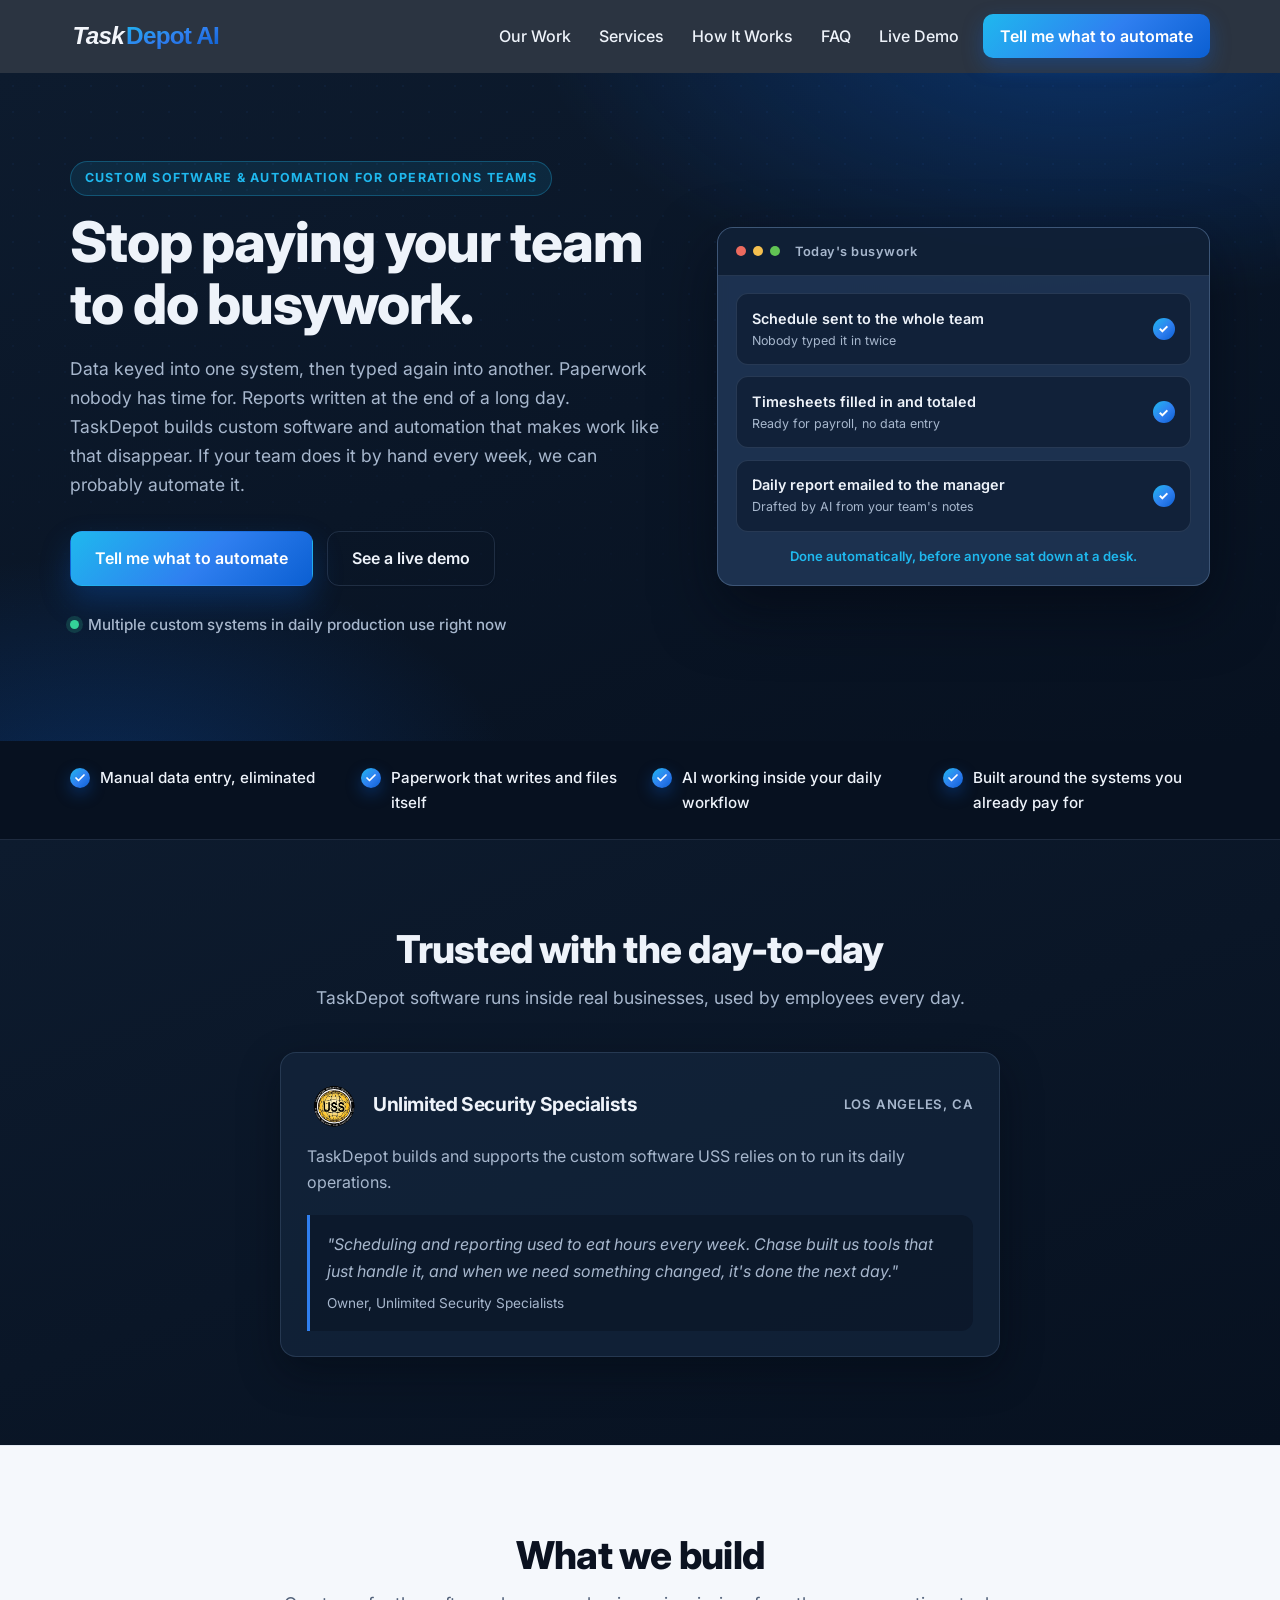
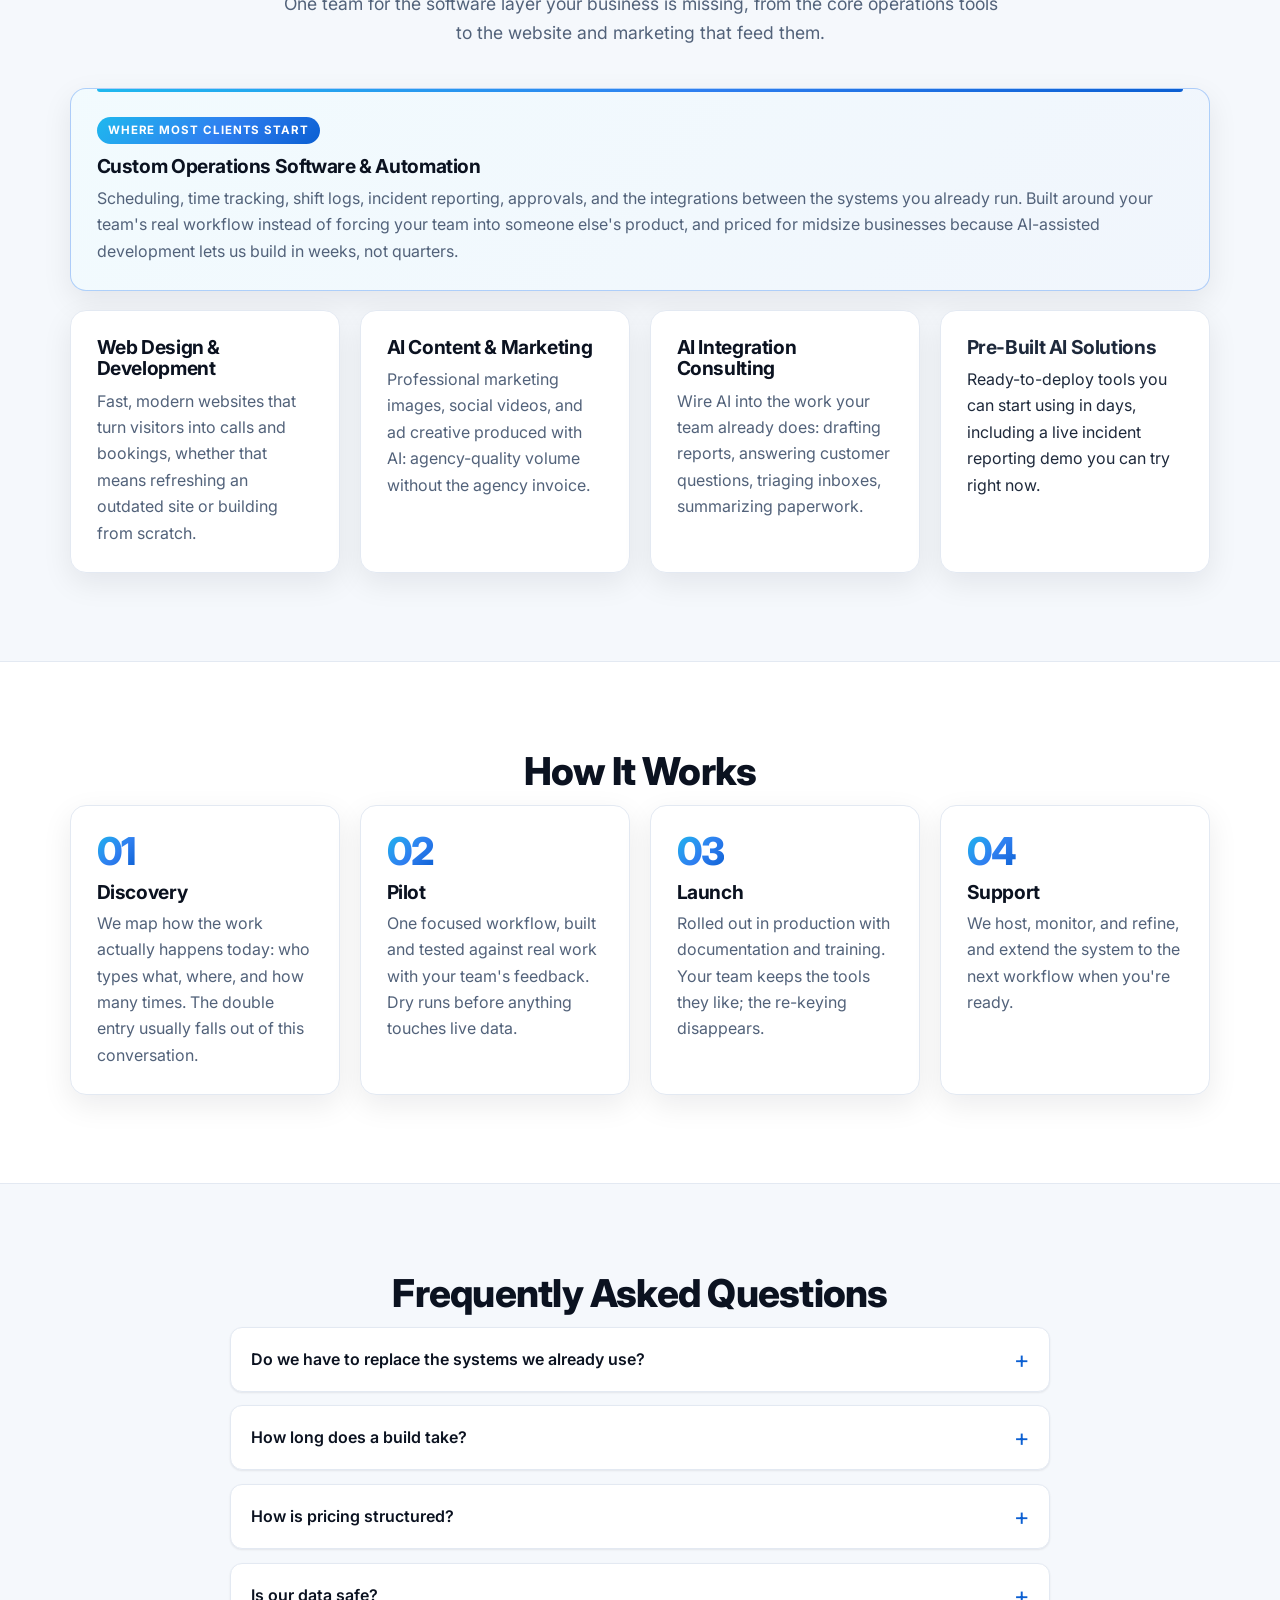
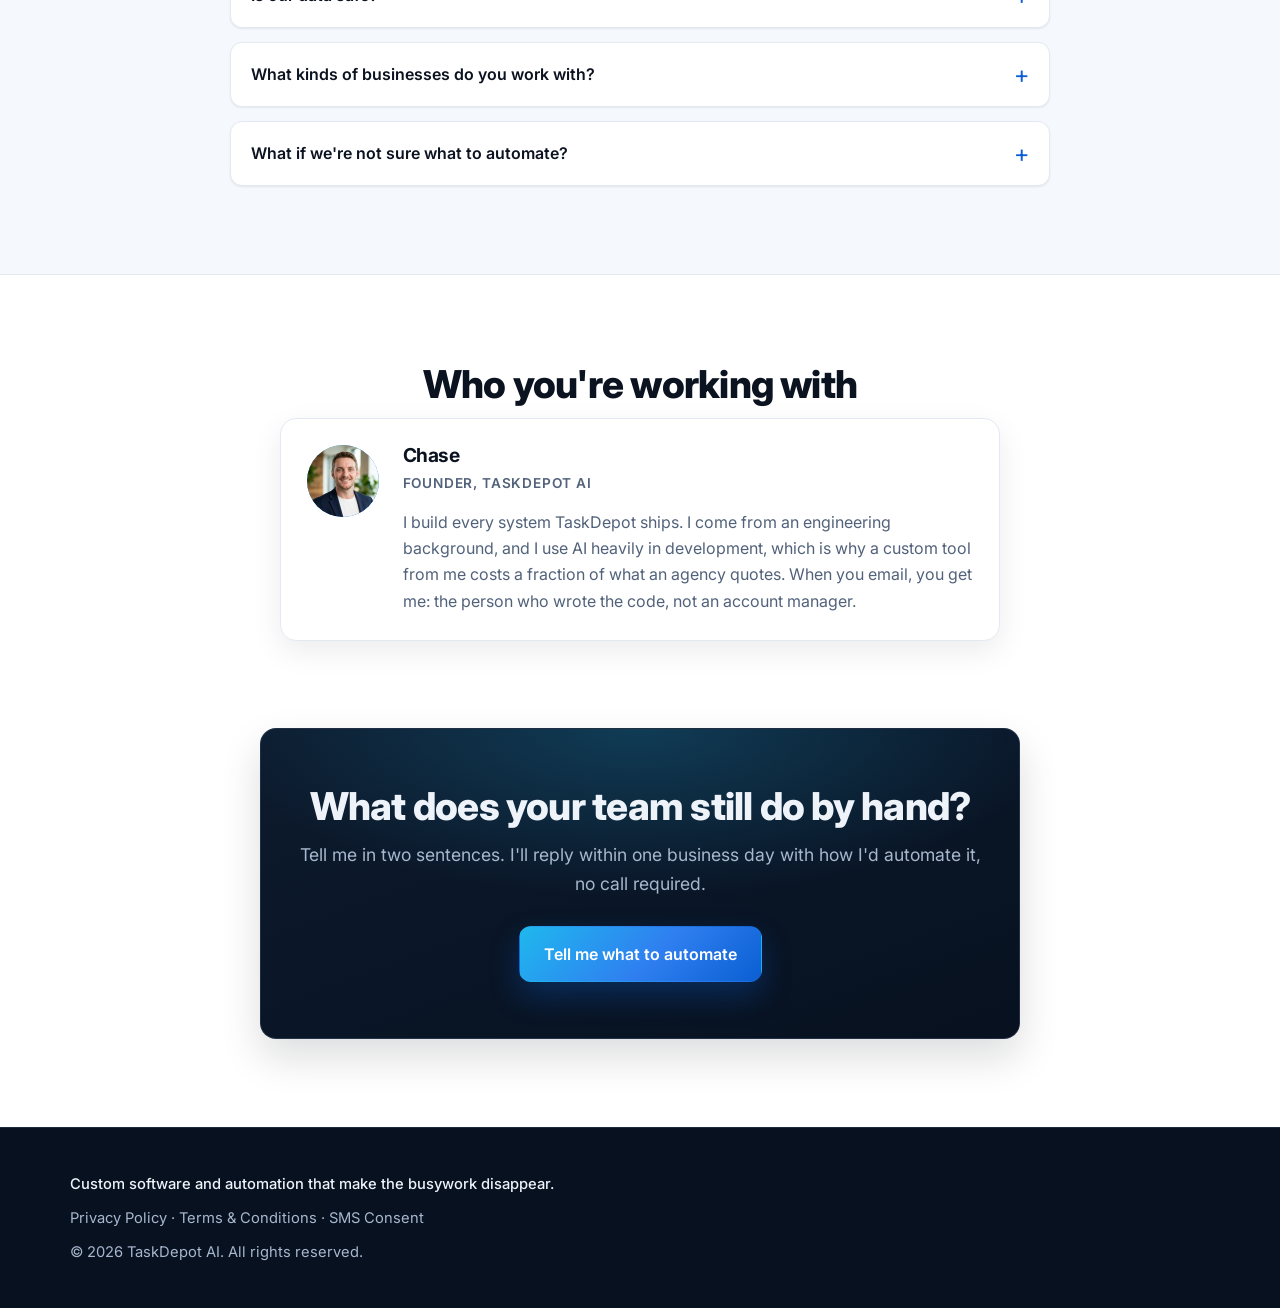
==== index.html @ 5b98cdb9 "Broaden hero headline to busywork; lift hero window contrast Headline widens from the re-typing pain" ====
<!doctype html>
<html lang="en">
  <head>
    <meta charset="UTF-8" />
    <meta name="viewport" content="width=device-width, initial-scale=1.0" />
    <title>Custom Operations Software and Automation | TaskDepot AI</title>
    <meta
      name="description"
      content="TaskDepot AI builds custom software and automation that eliminate manual work: scheduling, data entry between systems, reporting, and more, built around the systems you already use."
    />
    <meta property="og:title" content="Custom Operations Software and Automation | TaskDepot AI" />
    <meta
      property="og:description"
      content="Custom software and automation that eliminate manual work, built around the systems your business already uses."
    />
    <meta property="og:type" content="website" />
    <meta property="og:url" content="https://taskdepot.ai/" />
    <meta property="og:image" content="https://taskdepot.ai/og-image.png" />
    <meta name="twitter:card" content="summary_large_image" />
    <link rel="icon" type="image/png" href="/favicon.png" />
    <link rel="preconnect" href="https://fonts.googleapis.com" />
    <link rel="preconnect" href="https://fonts.gstatic.com" crossorigin />
    <link
      href="https://fonts.googleapis.com/css2?family=Inter:wght@400;500;600;700;800&display=swap"
      rel="stylesheet"
    />
    <link rel="stylesheet" href="styles.css" />
    <script defer src="script.js"></script>
  </head>
  <body>
    <a class="skip-link" href="#main-content">Skip to content</a>

    <header class="site-header">
      <div class="container nav-wrap">
        <a class="brand" href="/" aria-label="TaskDepot AI Home">
          <img src="/logo-taskdepot-ai-dark.svg" alt="TaskDepot AI" />
        </a>
        <button
          class="menu-toggle"
          type="button"
          aria-expanded="false"
          aria-controls="primary-nav"
          aria-label="Open menu"
        >
          <span></span><span></span><span></span>
        </button>
        <nav id="primary-nav" class="site-nav" aria-label="Primary">
          <a href="#work">Our Work</a>
          <a href="#services">Services</a>
          <a href="#how-it-works">How It Works</a>
          <a href="#faq">FAQ</a>
          <a href="pre-built-ai-solutions.html">Live Demo</a>
          <a class="btn-nav" href="contact.html">Tell me what to automate</a>
        </nav>
      </div>
    </header>

    <main id="main-content">
      <section class="hero section">
        <div class="hero-texture" aria-hidden="true"></div>
        <div class="container hero-grid">
          <div>
            <p class="eyebrow">Custom Software &amp; Automation for Operations Teams</p>
            <h1>Stop paying your team to do busywork.</h1>
            <p class="lead">
              Data keyed into one system, then typed again into another. Paperwork nobody has
              time for. Reports written at the end of a long day. TaskDepot builds custom
              software and automation that makes work like that disappear. If your team does it
              by hand every week, we can probably automate it.
            </p>
            <div class="button-group">
              <a class="btn btn-primary" href="contact.html">Tell me what to automate</a>
              <a class="btn btn-secondary" href="pre-built-ai-solutions.html">See a live demo</a>
            </div>
            <p class="trust-line">
              Multiple custom systems in daily production use right now
            </p>
          </div>
          <div class="hero-mock" aria-hidden="true">
            <div class="mock-titlebar">
              <i></i><i></i><i></i>
              <p>Today's busywork</p>
            </div>
            <div class="mock-body">
              <div class="mock-row">
                <div class="mock-text">
                  <p class="mock-label">Schedule sent to the whole team</p>
                  <p class="mock-sub">Nobody typed it in twice</p>
                </div>
                <span class="mock-check">&#10003;</span>
              </div>
              <div class="mock-row">
                <div class="mock-text">
                  <p class="mock-label">Timesheets filled in and totaled</p>
                  <p class="mock-sub">Ready for payroll, no data entry</p>
                </div>
                <span class="mock-check">&#10003;</span>
              </div>
              <div class="mock-row">
                <div class="mock-text">
                  <p class="mock-label">Daily report emailed to the manager</p>
                  <p class="mock-sub">Drafted by AI from your team's notes</p>
                </div>
                <span class="mock-check">&#10003;</span>
              </div>
              <p class="mock-note">Done automatically, before anyone sat down at a desk.</p>
            </div>
          </div>
        </div>
      </section>

      <section class="benefits-bar" aria-label="What changes for your team">
        <div class="container">
          <ul>
            <li>Manual data entry, eliminated</li>
            <li>Paperwork that writes and files itself</li>
            <li>AI working inside your daily workflow</li>
            <li>Built around the systems you already pay for</li>
          </ul>
        </div>
      </section>

      <section id="work" class="section section-dark">
        <div class="container">
          <h2>Trusted with the day-to-day</h2>
          <p class="section-intro">
            TaskDepot software runs inside real businesses, used by employees every day.
          </p>
          <div class="case-grid case-grid-single">
            <article class="card case-card">
              <div class="case-client">
                <div class="case-identity">
                  <img
                    class="case-logo"
                    src="assets/uss-logo-round.png"
                    alt="Unlimited Security Specialists logo"
                    width="56"
                    height="56"
                    loading="lazy"
                  />
                  <h3>Unlimited Security Specialists</h3>
                </div>
                <span class="case-location">Los Angeles, CA</span>
              </div>
              <p>
                TaskDepot builds and supports the custom software USS relies on to run its
                daily operations.
              </p>
              <!-- Testimonial approved by the USS owner, relayed by Chase
                   2026-08-01. Title-only attribution at their preference. -->
              <blockquote class="case-quote">
                <p>
                  "Scheduling and reporting used to eat hours every week. Chase
                  built us tools that just handle it, and when we need something
                  changed, it's done the next day."
                </p>
                <footer>Owner, Unlimited Security Specialists</footer>
              </blockquote>
            </article>
          </div>
        </div>
      </section>

      <section id="services" class="section section-alt">
        <div class="container">
          <h2>What we build</h2>
          <p class="section-intro">
            One team for the software layer your business is missing, from the core operations
            tools to the website and marketing that feed them.
          </p>
          <div class="card-grid four-up">
            <article class="card card-featured">
              <span class="service-tag">Where most clients start</span>
              <h3>Custom Operations Software &amp; Automation</h3>
              <p>
                Scheduling, time tracking, shift logs, incident reporting, approvals, and the
                integrations between the systems you already run. Built around your team's real
                workflow instead of forcing your team into someone else's product, and priced for
                midsize businesses because AI-assisted development lets us build in weeks, not
                quarters.
              </p>
            </article>
            <article class="card">
              <h3>Web Design &amp; Development</h3>
              <p>
                Fast, modern websites that turn visitors into calls and bookings, whether that
                means refreshing an outdated site or building from scratch.
              </p>
            </article>
            <article class="card">
              <h3>AI Content &amp; Marketing</h3>
              <p>
                Professional marketing images, social videos, and ad creative produced with AI:
                agency-quality volume without the agency invoice.
              </p>
            </article>
            <article class="card">
              <h3>AI Integration Consulting</h3>
              <p>
                Wire AI into the work your team already does: drafting reports, answering
                customer questions, triaging inboxes, summarizing paperwork.
              </p>
            </article>
            <a class="card card-link" href="pre-built-ai-solutions.html">
              <h3>Pre-Built AI Solutions</h3>
              <p>
                Ready-to-deploy tools you can start using in days, including a live incident
                reporting demo you can try right now.
              </p>
            </a>
          </div>
        </div>
      </section>

      <section id="how-it-works" class="section">
        <div class="container">
          <h2>How It Works</h2>
          <div class="steps-grid">
            <article class="step-card">
              <span class="step-number">01</span>
              <h3>Discovery</h3>
              <p>
                We map how the work actually happens today: who types what, where, and how many
                times. The double entry usually falls out of this conversation.
              </p>
            </article>
            <article class="step-card">
              <span class="step-number">02</span>
              <h3>Pilot</h3>
              <p>
                One focused workflow, built and tested against real work with your team's
                feedback. Dry runs before anything touches live data.
              </p>
            </article>
            <article class="step-card">
              <span class="step-number">03</span>
              <h3>Launch</h3>
              <p>
                Rolled out in production with documentation and training. Your team keeps the
                tools they like; the re-keying disappears.
              </p>
            </article>
            <article class="step-card">
              <span class="step-number">04</span>
              <h3>Support</h3>
              <p>
                We host, monitor, and refine, and extend the system to the next workflow when
                you're ready.
              </p>
            </article>
          </div>
        </div>
      </section>

      <section id="faq" class="section section-alt">
        <div class="container">
          <h2>Frequently Asked Questions</h2>
          <div class="faq-list">
            <details>
              <summary>Do we have to replace the systems we already use?</summary>
              <p>
                No. Most of our work makes your existing systems work better together. Your
                scheduling platform, payroll, and spreadsheets stay; we build the connections
                and tools around them so your team stops doing the manual work between them.
              </p>
            </details>
            <details>
              <summary>How long does a build take?</summary>
              <p>
                A first working version of one workflow typically ships in 2 to 6 weeks,
                depending on scope and how many systems are involved. You see progress on real
                data early, not a big reveal at the end.
              </p>
            </details>
            <details>
              <summary>How is pricing structured?</summary>
              <p>
                A fixed fee for the initial build, then a monthly rate that covers hosting,
                monitoring, support, and ongoing changes. No surprise hourly invoices.
              </p>
            </details>
            <details>
              <summary>Is our data safe?</summary>
              <p>
                Yes, and we treat this as non-negotiable. Least-privilege access, employee and
                customer personal data kept out of logs and third-party services, and dry runs
                before anything writes to a live system, especially anything payroll-adjacent.
              </p>
            </details>
            <details>
              <summary>What kinds of businesses do you work with?</summary>
              <p>
                Any business where people spend hours on repetitive manual work: scheduling,
                data entry between systems, reports, follow-ups, paperwork. That shows up in
                security, staffing, field services, healthcare, retail, and plenty of others.
                The workflow matters more than the industry.
              </p>
            </details>
            <details>
              <summary>What if we're not sure what to automate?</summary>
              <p>
                Start with whatever your team re-types, re-copies, or chases every week. Tell us
                about it in two sentences and we'll tell you honestly whether it's worth
                automating and what we'd do first.
              </p>
            </details>
          </div>
        </div>
      </section>

      <section class="section">
        <div class="container">
          <h2>Who you're working with</h2>
          <div class="founder-card card">
            <span class="founder-avatar">
              <img src="assets/founder-chase.jpg" alt="Chase, founder of TaskDepot AI" width="144" height="144" loading="lazy" />
            </span>
            <div>
              <h3>Chase</h3>
              <p class="founder-role">Founder, TaskDepot AI</p>
              <p>
                I build every system TaskDepot ships. I come from an engineering background, and
                I use AI heavily in development, which is why a custom tool from me costs a
                fraction of what an agency quotes. When you email, you get me: the person who
                wrote the code, not an account manager.
              </p>
            </div>
          </div>
        </div>
      </section>

      <section class="section cta-section">
        <div class="container cta-box">
          <h2>What does your team still do by hand?</h2>
          <p>
            Tell me in two sentences. I'll reply within one business day with how I'd automate
            it, no call required.
          </p>
          <a class="btn btn-primary" href="contact.html">Tell me what to automate</a>
        </div>
      </section>
    </main>

    <footer class="site-footer">
      <div class="container footer-grid">
        <p class="tagline">Custom software and automation that make the busywork disappear.</p>
        <p>
          <a href="privacy-policy/">Privacy Policy</a> &middot;
          <a href="terms-conditions/">Terms &amp; Conditions</a> &middot;
          <a href="sms-consent/">SMS Consent</a>
        </p>
        <p>&copy; <span id="year"></span> TaskDepot AI. All rights reserved.</p>
      </div>
    </footer>

    <button class="back-to-top" type="button" aria-label="Back to top">&#8593;</button>
  </body>
</html>
---- styles.css ----
:root {
  /* Core palette: dark navy + TaskDepot blues */
  --navy-950: #050d18;
  --navy-900: #071120;
  --navy-800: #0d1b2e;
  --navy-700: #16263c;
  --blue-bright: #1fb8ee;
  --blue-mid: #2f7ff0;
  --blue-deep: #0b5fd2;

  /* Light-surface text */
  --color-primary: #0b1220;
  --color-ink: #1e293b;
  --color-muted: #52627a;
  --color-accent: #0b5fd2;
  --color-accent-hover: #0a4fb0;
  --color-accent-2: #1fb8ee;
  --color-bg-light: #f5f8fc;
  --color-border: #e3e9f2;
  --color-input-border: #c3ccdc;
  --color-field: #f9fafc;
  --color-white: #ffffff;

  /* Dark-surface text */
  --dark-text: #eef3fa;
  --dark-muted: #a7b7cd;
  --dark-border: rgba(148, 180, 220, 0.16);
  --dark-card: rgba(20, 38, 62, 0.72);
  --hero-card: rgba(31, 54, 86, 0.88);
  --hero-card-border: rgba(148, 180, 220, 0.28);

  /* Gradients */
  --gradient-accent: linear-gradient(135deg, #1fb8ee 0%, #2f7ff0 55%, #0b5fd2 100%);
  --gradient-navy: linear-gradient(160deg, var(--navy-800) 0%, var(--navy-900) 100%);
  --gradient-hero-glow: radial-gradient(900px 480px at 85% -10%, rgba(11, 95, 210, 0.4), transparent 62%),
    radial-gradient(700px 420px at 8% 110%, rgba(11, 95, 210, 0.28), transparent 60%);

  /* Elevation */
  --shadow-sm: 0 1px 2px rgba(5, 13, 24, 0.08);
  --shadow-soft: 0 10px 30px rgba(5, 13, 24, 0.08);
  --shadow-lift: 0 18px 40px rgba(5, 13, 24, 0.14);
  --shadow-accent: 0 14px 30px rgba(11, 95, 210, 0.3);

  --radius: 16px;
  --radius-sm: 12px;
  --container: 1140px;
  --ease: cubic-bezier(0.22, 1, 0.36, 1);
}

* {
  box-sizing: border-box;
}

html {
  scroll-behavior: smooth;
}

body {
  margin: 0;
  font-family: "Inter", system-ui, -apple-system, sans-serif;
  color: var(--color-ink);
  background: var(--color-white);
  line-height: 1.65;
  -webkit-font-smoothing: antialiased;
  text-rendering: optimizeLegibility;
}

h1,
h2,
h3 {
  color: var(--color-primary);
  line-height: 1.12;
  margin-top: 0;
  font-weight: 800;
  letter-spacing: -0.02em;
}

h1 {
  font-size: clamp(2.25rem, 5vw, 3.5rem);
  margin-bottom: 1.1rem;
}

h2 {
  font-size: clamp(1.65rem, 3.2vw, 2.4rem);
  margin-bottom: 0.75rem;
}

h3 {
  font-size: 1.2rem;
  font-weight: 700;
}

p {
  margin: 0 0 1rem;
}

a {
  color: var(--color-accent);
  text-decoration: none;
  transition: color 0.2s var(--ease);
}

a:hover {
  text-decoration: underline;
}

.container {
  width: min(var(--container), 92%);
  margin-inline: auto;
}

.section {
  padding: 5.5rem 0;
}

.section-alt {
  background: var(--color-bg-light);
  border-top: 1px solid var(--color-border);
  border-bottom: 1px solid var(--color-border);
}

/* Dark navy band sections */
.section-dark {
  background: var(--gradient-navy);
  color: var(--dark-text);
}

.section-dark h2,
.section-dark h3 {
  color: var(--dark-text);
}

.section-dark .section-intro,
.section-dark .lead {
  color: var(--dark-muted);
}

/* Center the lead-in heading block of standalone sections */
.section > .container > h2,
.section > .container > .section-intro {
  text-align: center;
  margin-inline: auto;
}

/* Center the eyebrow pill itself (an inline-flex box ignores text-align),
   except in the left-aligned product overview intro. */
.section > .container:not(.product-overview) > .eyebrow {
  display: flex;
  width: fit-content;
  margin-inline: auto;
}

.lead,
.section-intro {
  max-width: 65ch;
  font-size: 1.1rem;
  color: var(--color-muted);
}

.section > .container > .section-intro {
  margin-bottom: 2.5rem;
}

.eyebrow {
  display: inline-flex;
  align-items: center;
  gap: 0.5rem;
  text-transform: uppercase;
  letter-spacing: 0.1em;
  font-size: 0.78rem;
  color: var(--blue-bright);
  font-weight: 700;
  margin-bottom: 0.9rem;
  padding: 0.4rem 0.85rem;
  background: rgba(31, 184, 238, 0.1);
  border: 1px solid rgba(31, 184, 238, 0.3);
  border-radius: 999px;
}

.section:not(.section-dark):not(.hero) .eyebrow {
  color: #0369a1;
  background: rgba(14, 165, 233, 0.1);
  border-color: rgba(14, 165, 233, 0.25);
}

.skip-link {
  position: absolute;
  left: -999px;
  top: 1rem;
  padding: 0.5rem 1rem;
  background: var(--color-primary);
  color: var(--color-white);
  border-radius: 8px;
}

.skip-link:focus {
  left: 1rem;
  z-index: 1000;
}

/* Header (dark on every page) */
.site-header {
  position: sticky;
  top: 0;
  z-index: 50;
  background: rgba(7, 17, 32, 0.85);
  backdrop-filter: saturate(180%) blur(12px);
  -webkit-backdrop-filter: saturate(180%) blur(12px);
  border-bottom: 1px solid transparent;
  transition: border-color 0.25s var(--ease), box-shadow 0.25s var(--ease),
    background 0.25s var(--ease);
}

.site-header.scrolled {
  border-bottom-color: var(--dark-border);
  box-shadow: 0 6px 24px rgba(5, 13, 24, 0.35);
}

.nav-wrap {
  display: flex;
  align-items: center;
  justify-content: space-between;
  min-height: 4.5rem;
}

.brand {
  display: inline-flex;
  align-items: center;
  text-decoration: none;
}

.brand img {
  display: block;
  height: 2.1rem;
  width: auto;
  max-width: min(300px, 60vw);
}

.site-nav {
  display: flex;
  gap: 0.35rem;
  align-items: center;
}

.site-nav a {
  color: var(--dark-text);
  font-weight: 500;
  padding: 0.45rem 0.7rem;
  border-radius: 8px;
  transition: color 0.2s var(--ease), background 0.2s var(--ease);
}

.site-nav a:hover {
  text-decoration: none;
  color: var(--blue-bright);
  background: rgba(31, 184, 238, 0.1);
}

.site-nav a[aria-current="page"] {
  color: var(--blue-bright);
  background: rgba(31, 184, 238, 0.12);
}

.site-nav .btn-nav {
  margin-left: 0.5rem;
  background: var(--gradient-accent);
  color: var(--color-white);
  font-weight: 600;
  padding: 0.55rem 1.05rem;
  border-radius: 10px;
  white-space: nowrap;
  box-shadow: 0 8px 20px rgba(11, 95, 210, 0.35);
}

.site-nav .btn-nav:hover {
  color: var(--color-white);
  background: var(--gradient-accent);
  filter: brightness(1.08);
}

.menu-toggle {
  display: none;
  border: 1px solid var(--dark-border);
  background: transparent;
  border-radius: 10px;
  padding: 0.5rem;
  cursor: pointer;
}

.menu-toggle span {
  display: block;
  width: 22px;
  height: 2px;
  background: var(--dark-text);
  margin: 4px 0;
  border-radius: 2px;
}

/* Hero */
.hero {
  position: relative;
  background: var(--gradient-navy);
  color: var(--dark-text);
  overflow: hidden;
}

.hero::before {
  content: "";
  position: absolute;
  inset: 0;
  background: var(--gradient-hero-glow);
  pointer-events: none;
}

/* Subtle dot texture, faded toward the bottom so it never hits the next band */
.hero .hero-texture {
  position: absolute;
  inset: 0;
  pointer-events: none;
  background-image: radial-gradient(rgba(59, 130, 246, 0.35) 1.2px, transparent 1.2px);
  background-size: 26px 26px;
  opacity: 0.16;
  -webkit-mask-image: linear-gradient(to bottom, black 30%, transparent 92%);
  mask-image: linear-gradient(to bottom, black 30%, transparent 92%);
}

.hero h1 {
  color: var(--dark-text);
}

.hero .lead {
  color: var(--dark-muted);
}

.hero .container {
  position: relative;
  z-index: 1;
}

.hero-grid {
  display: grid;
  grid-template-columns: 1.2fr 1fr;
  gap: 3.5rem;
  align-items: center;
}

.trust-line {
  display: flex;
  align-items: center;
  gap: 0.55rem;
  margin-top: 1.6rem;
  color: var(--dark-muted);
  font-size: 0.95rem;
  font-weight: 500;
}

.trust-line::before {
  content: "";
  width: 9px;
  height: 9px;
  border-radius: 50%;
  background: #34d399;
  box-shadow: 0 0 0 4px rgba(52, 211, 153, 0.18);
  flex-shrink: 0;
}

/* Hero product mock */
.hero-mock {
  background: var(--hero-card);
  border: 1px solid var(--hero-card-border);
  border-radius: var(--radius);
  box-shadow: 0 24px 60px rgba(3, 8, 16, 0.55);
  overflow: hidden;
  backdrop-filter: blur(6px);
}

.mock-titlebar {
  display: flex;
  align-items: center;
  gap: 0.45rem;
  padding: 0.8rem 1.1rem;
  border-bottom: 1px solid var(--dark-border);
  background: rgba(7, 17, 32, 0.55);
}

.mock-titlebar i {
  width: 10px;
  height: 10px;
  border-radius: 50%;
  background: rgba(167, 183, 205, 0.35);
}

.mock-titlebar i:nth-child(1) {
  background: #ec6a5e;
}

.mock-titlebar i:nth-child(2) {
  background: #f4bf4f;
}

.mock-titlebar i:nth-child(3) {
  background: #61c454;
}

.mock-titlebar p {
  margin: 0 0 0 0.5rem;
  font-size: 0.8rem;
  color: var(--dark-muted);
  font-weight: 600;
  letter-spacing: 0.04em;
}

.mock-body {
  padding: 1.1rem;
  display: grid;
  gap: 0.7rem;
}

.mock-row {
  display: flex;
  align-items: center;
  gap: 0.85rem;
  padding: 0.8rem 0.95rem;
  border: 1px solid var(--dark-border);
  border-radius: var(--radius-sm);
  background: rgba(7, 17, 32, 0.45);
}

.mock-row .mock-text {
  flex: 1;
  min-width: 0;
}

.mock-row .mock-label {
  margin: 0;
  font-size: 0.9rem;
  font-weight: 600;
  color: var(--dark-text);
}

.mock-row .mock-sub {
  margin: 0;
  font-size: 0.78rem;
  color: var(--dark-muted);
}

.mock-check {
  width: 22px;
  height: 22px;
  border-radius: 50%;
  background: var(--gradient-accent);
  color: var(--color-white);
  font-size: 0.75rem;
  font-weight: 800;
  display: inline-flex;
  align-items: center;
  justify-content: center;
  flex-shrink: 0;
}

.mock-note {
  margin: 0.2rem 0 0;
  text-align: center;
  font-size: 0.82rem;
  font-weight: 600;
  color: var(--blue-bright);
}

/* Surfaces */
.card,
.step-card,
.cta-box {
  border: 1px solid var(--color-border);
  border-radius: var(--radius);
  background: var(--color-white);
  padding: 1.6rem;
  box-shadow: var(--shadow-soft);
}

/* Benefits bar (dark strip under the hero) */
.benefits-bar {
  background: var(--navy-900);
  border-bottom: 1px solid var(--dark-border);
  padding: 1.5rem 0;
}

.benefits-bar ul {
  list-style: none;
  margin: 0;
  padding: 0;
  display: grid;
  grid-template-columns: repeat(4, minmax(0, 1fr));
  gap: 1.5rem;
}

.benefits-bar li {
  position: relative;
  padding-left: 1.9rem;
  color: var(--dark-text);
  font-weight: 500;
  font-size: 0.95rem;
}

.benefits-bar li::before {
  content: "";
  position: absolute;
  left: 0;
  top: 0.15rem;
  width: 1.25rem;
  height: 1.25rem;
  border-radius: 50%;
  background: var(--gradient-accent);
  box-shadow: 0 6px 16px rgba(11, 95, 210, 0.4);
}

.benefits-bar li::after {
  content: "";
  position: absolute;
  left: 0;
  top: 0.15rem;
  width: 1.25rem;
  height: 1.25rem;
  background: url("data:image/svg+xml,%3Csvg xmlns='http://www.w3.org/2000/svg' viewBox='0 0 24 24' fill='none' stroke='white' stroke-width='3.5' stroke-linecap='round' stroke-linejoin='round'%3E%3Cpolyline points='20 6 9 17 4 12'/%3E%3C/svg%3E")
    center / 0.72rem no-repeat;
}

/* Cards */
.card-grid {
  display: grid;
  gap: 1.25rem;
}

.card {
  position: relative;
  transition: transform 0.3s var(--ease), box-shadow 0.3s var(--ease),
    border-color 0.3s var(--ease);
}

.card::before {
  content: "";
  position: absolute;
  top: 0;
  left: 1.6rem;
  right: 1.6rem;
  height: 3px;
  border-radius: 0 0 3px 3px;
  background: var(--gradient-accent);
  opacity: 0;
  transition: opacity 0.3s var(--ease);
}

.card:hover {
  transform: translateY(-6px);
  box-shadow: var(--shadow-lift);
  border-color: rgba(47, 127, 240, 0.3);
}

.card:hover::before {
  opacity: 1;
}

.card h3 {
  margin-bottom: 0.5rem;
}

.card p {
  color: var(--color-muted);
  margin-bottom: 0;
}

.card-link {
  display: block;
  color: var(--color-ink);
}

.card-link:hover {
  text-decoration: none;
}

.card-link h3,
.card-link p {
  color: inherit;
}

.card-link h3::after {
  content: " →";
  color: var(--color-accent);
  opacity: 0;
  transition: opacity 0.3s var(--ease), transform 0.3s var(--ease);
}

.card-link:hover h3::after {
  opacity: 1;
}

/* Featured (flagship) service card */
.card-featured {
  grid-column: 1 / -1;
  border-color: rgba(47, 127, 240, 0.35);
  background: linear-gradient(135deg, rgba(31, 184, 238, 0.06), rgba(11, 95, 210, 0.06)),
    var(--color-white);
}

.card-featured::before {
  opacity: 1;
}

.card-featured .service-tag {
  display: inline-block;
  font-size: 0.72rem;
  font-weight: 700;
  text-transform: uppercase;
  letter-spacing: 0.08em;
  color: var(--color-white);
  background: var(--gradient-accent);
  border-radius: 999px;
  padding: 0.25rem 0.7rem;
  margin-bottom: 0.75rem;
}

.four-up {
  grid-template-columns: repeat(4, minmax(0, 1fr));
}

.three-up {
  grid-template-columns: repeat(3, minmax(0, 1fr));
}

/* Case studies (dark section) */
.case-grid {
  display: grid;
  grid-template-columns: repeat(2, minmax(0, 1fr));
  gap: 1.5rem;
}

.case-grid-single {
  grid-template-columns: 1fr;
  max-width: 720px;
  margin-inline: auto;
}

.section-dark .card {
  background: var(--dark-card);
  border-color: var(--dark-border);
  box-shadow: 0 16px 40px rgba(3, 8, 16, 0.4);
}

.section-dark .card h3 {
  color: var(--dark-text);
}

.section-dark .card p,
.section-dark .card li {
  color: var(--dark-muted);
}

.case-card .case-client {
  display: flex;
  align-items: center;
  justify-content: space-between;
  gap: 0.75rem;
  flex-wrap: wrap;
  margin-bottom: 0.75rem;
}

.case-identity {
  display: flex;
  align-items: center;
  gap: 0.9rem;
}

.case-logo {
  width: 52px;
  height: 52px;
  border-radius: 50%;
  flex-shrink: 0;
  object-fit: contain;
}

.case-card .case-client h3 {
  margin: 0;
}

.case-card .case-location {
  font-size: 0.82rem;
  font-weight: 600;
  text-transform: uppercase;
  letter-spacing: 0.06em;
  color: var(--dark-muted);
}

.case-card ul {
  margin: 1rem 0 0;
  padding: 0;
  list-style: none;
  display: grid;
  gap: 0.55rem;
}

.case-card li {
  position: relative;
  padding-left: 1.5rem;
  font-size: 0.95rem;
}

.case-card li::before {
  content: "";
  position: absolute;
  left: 0;
  top: 0.42rem;
  width: 0.95rem;
  height: 0.95rem;
  border-radius: 50%;
  background: var(--gradient-accent);
}

.case-card li::after {
  content: "";
  position: absolute;
  left: 0;
  top: 0.42rem;
  width: 0.95rem;
  height: 0.95rem;
  background: url("data:image/svg+xml,%3Csvg xmlns='http://www.w3.org/2000/svg' viewBox='0 0 24 24' fill='none' stroke='white' stroke-width='4' stroke-linecap='round' stroke-linejoin='round'%3E%3Cpolyline points='20 6 9 17 4 12'/%3E%3C/svg%3E")
    center / 0.55rem no-repeat;
}

.status-chip {
  display: inline-block;
  font-size: 0.72rem;
  font-weight: 700;
  text-transform: uppercase;
  letter-spacing: 0.08em;
  border-radius: 999px;
  padding: 0.25rem 0.7rem;
  margin-bottom: 0.9rem;
}

.status-chip.live {
  color: #34d399;
  background: rgba(52, 211, 153, 0.12);
  border: 1px solid rgba(52, 211, 153, 0.35);
}

.status-chip.building {
  color: var(--blue-bright);
  background: rgba(31, 184, 238, 0.12);
  border: 1px solid rgba(31, 184, 238, 0.35);
}

.case-quote {
  margin: 1.25rem 0 0;
  padding: 1rem 1.1rem;
  border-left: 3px solid var(--blue-mid);
  background: rgba(7, 17, 32, 0.45);
  border-radius: 0 var(--radius-sm) var(--radius-sm) 0;
}

.case-quote p {
  margin: 0;
  font-style: italic;
  color: var(--dark-text);
}

.case-quote footer {
  margin-top: 0.5rem;
  font-size: 0.85rem;
  color: var(--dark-muted);
}

/* Steps */
.steps-grid {
  display: grid;
  gap: 1.25rem;
  grid-template-columns: repeat(4, minmax(0, 1fr));
}

.step-card {
  transition: transform 0.3s var(--ease), box-shadow 0.3s var(--ease);
}

.step-card:hover {
  transform: translateY(-6px);
  box-shadow: var(--shadow-lift);
}

.step-number {
  display: inline-block;
  font-size: 2.4rem;
  font-weight: 800;
  line-height: 1;
  margin-bottom: 0.75rem;
  background: var(--gradient-accent);
  -webkit-background-clip: text;
  background-clip: text;
  color: transparent;
  letter-spacing: -0.03em;
}

.step-card h3 {
  margin-bottom: 0.4rem;
}

.step-card p {
  color: var(--color-muted);
  margin-bottom: 0;
}

/* FAQ */
.faq-list {
  display: grid;
  gap: 0.85rem;
  max-width: 820px;
  margin-inline: auto;
}

.faq-list details {
  background: var(--color-white);
  border: 1px solid var(--color-border);
  border-radius: var(--radius-sm);
  padding: 0.25rem 1.25rem;
  box-shadow: var(--shadow-sm);
  transition: border-color 0.25s var(--ease), box-shadow 0.25s var(--ease);
}

.faq-list details[open] {
  border-color: rgba(47, 127, 240, 0.35);
  box-shadow: var(--shadow-soft);
}

.faq-list summary {
  cursor: pointer;
  color: var(--color-primary);
  font-weight: 600;
  list-style: none;
  padding: 0.9rem 2rem 0.9rem 0;
  position: relative;
}

.faq-list summary::-webkit-details-marker {
  display: none;
}

.faq-list summary::after {
  content: "+";
  position: absolute;
  right: 0;
  top: 50%;
  transform: translateY(-50%);
  font-size: 1.5rem;
  font-weight: 400;
  color: var(--color-accent);
  transition: transform 0.25s var(--ease);
}

.faq-list details[open] summary::after {
  transform: translateY(-50%) rotate(45deg);
}

.faq-list details p {
  margin: 0 0 0.9rem;
  color: var(--color-muted);
}

/* Founder block */
.founder-card {
  max-width: 720px;
  margin-inline: auto;
  display: flex;
  gap: 1.5rem;
  align-items: flex-start;
}

.founder-avatar {
  width: 72px;
  height: 72px;
  border-radius: 50%;
  background: var(--gradient-accent);
  color: var(--color-white);
  font-size: 1.6rem;
  font-weight: 800;
  display: inline-flex;
  align-items: center;
  justify-content: center;
  flex-shrink: 0;
}

.founder-avatar img {
  width: 100%;
  height: 100%;
  border-radius: 50%;
  object-fit: cover;
}

.founder-card h3 {
  margin-bottom: 0.35rem;
}

.founder-card .founder-role {
  font-size: 0.85rem;
  font-weight: 600;
  text-transform: uppercase;
  letter-spacing: 0.06em;
  color: var(--color-muted);
  margin-bottom: 0.9rem;
}

.founder-card p:last-child {
  margin-bottom: 0;
}

/* CTA */
.cta-section {
  background: transparent;
  padding-top: 0;
}

.cta-box {
  text-align: center;
  max-width: 760px;
  margin-inline: auto;
  background: var(--gradient-navy);
  border: 1px solid var(--dark-border);
  color: var(--dark-text);
  padding: 3.5rem 2rem;
  box-shadow: var(--shadow-lift);
  position: relative;
  overflow: hidden;
}

.cta-box::before {
  content: "";
  position: absolute;
  inset: 0;
  background: radial-gradient(600px 240px at 50% 0%, rgba(31, 184, 238, 0.22), transparent 70%);
  pointer-events: none;
}

.cta-box > * {
  position: relative;
}

.cta-box h2,
.cta-box p {
  color: var(--dark-text);
}

.cta-box p {
  color: var(--dark-muted);
  font-size: 1.1rem;
  margin-bottom: 1.75rem;
}

/* Buttons */
.btn {
  display: inline-flex;
  align-items: center;
  justify-content: center;
  gap: 0.4rem;
  border-radius: 12px;
  padding: 0.85rem 1.5rem;
  font-weight: 600;
  font-size: 1rem;
  border: 1px solid transparent;
  cursor: pointer;
  transition: transform 0.2s var(--ease), box-shadow 0.2s var(--ease),
    background 0.2s var(--ease), filter 0.2s var(--ease);
}

.btn-primary {
  background: var(--gradient-accent);
  color: var(--color-white);
  box-shadow: var(--shadow-accent);
}

.btn-primary:hover {
  text-decoration: none;
  transform: translateY(-2px);
  filter: brightness(1.08);
  box-shadow: 0 18px 36px rgba(11, 95, 210, 0.4);
}

.btn-secondary {
  background: var(--color-white);
  color: var(--color-primary);
  border-color: var(--color-border);
  box-shadow: var(--shadow-sm);
}

.btn-secondary:hover {
  text-decoration: none;
  transform: translateY(-2px);
  border-color: rgba(47, 127, 240, 0.4);
  box-shadow: var(--shadow-soft);
}

/* Outline variant for dark surfaces (hero secondary CTA) */
.hero .btn-secondary,
.section-dark .btn-secondary {
  background: transparent;
  color: var(--dark-text);
  border-color: var(--dark-border);
}

.hero .btn-secondary:hover,
.section-dark .btn-secondary:hover {
  border-color: var(--blue-bright);
  color: var(--blue-bright);
}

.button-group {
  display: flex;
  flex-wrap: wrap;
  gap: 0.85rem;
  margin-top: 2rem;
}

/* Contact */
.contact-layout {
  display: grid;
  grid-template-columns: 1.6fr 1fr;
  gap: 2rem;
  align-items: start;
}

#contact-form {
  margin-top: 1.5rem;
  padding: 1.75rem;
  background: var(--color-white);
  border: 1px solid var(--color-border);
  border-radius: var(--radius);
  box-shadow: var(--shadow-soft);
}

.form-microcopy {
  margin: 0.85rem 0 0;
  font-size: 0.88rem;
  color: var(--color-muted);
}

.contact-layout aside.card {
  position: sticky;
  top: 6rem;
}

.contact-layout aside.card h2 {
  font-size: 1.2rem;
}

.contact-layout aside.card ul {
  margin: 0;
  padding-left: 1.1rem;
  color: var(--color-muted);
}

.contact-layout aside.card li {
  margin-bottom: 0.6rem;
}

.form-grid {
  display: grid;
  grid-template-columns: repeat(2, minmax(0, 1fr));
  gap: 1.1rem;
  margin-bottom: 1.25rem;
}

.form-field {
  display: flex;
  flex-direction: column;
  gap: 0.4rem;
}

.form-field label,
.demo-form label {
  font-weight: 600;
  font-size: 0.9rem;
  color: var(--color-primary);
}

.full-width {
  grid-column: 1 / -1;
}

.form-field .optional {
  font-weight: 400;
  color: var(--color-muted);
  font-size: 0.82rem;
}

input:not([type="radio"]):not([type="checkbox"]),
textarea {
  width: 100%;
  border: 1px solid var(--color-input-border);
  border-radius: 10px;
  padding: 0.75rem 0.85rem;
  font: inherit;
  color: var(--color-ink);
  background: var(--color-field);
  transition: border-color 0.2s var(--ease), box-shadow 0.2s var(--ease),
    background 0.2s var(--ease);
}

input::placeholder,
textarea::placeholder {
  color: #9aa7bd;
}

input:not([type="radio"]):not([type="checkbox"]):hover,
textarea:hover {
  border-color: #aab4c6;
}

input:not([type="radio"]):not([type="checkbox"]):focus,
textarea:focus {
  outline: none;
  background: var(--color-white);
  border-color: var(--blue-mid);
  box-shadow: 0 0 0 4px rgba(47, 127, 240, 0.16);
}

input[type="radio"] {
  width: auto;
  accent-color: var(--color-accent);
  margin-right: 0.35rem;
}

button:focus-visible,
a:focus-visible,
summary:focus-visible {
  outline: 3px solid rgba(47, 127, 240, 0.45);
  outline-offset: 2px;
  border-radius: 8px;
}

.error-message {
  min-height: 1rem;
  margin: 0;
  color: #dc2626;
  font-size: 0.875rem;
}

.success-message {
  color: #15803d;
  margin-top: 1rem;
  font-weight: 600;
}

.mailto-link {
  margin-top: 0.6rem;
}

.radio-group {
  border: 1px solid var(--color-border);
  border-radius: 10px;
  padding: 0.95rem 1rem;
}

.radio-group legend {
  font-weight: 600;
  font-size: 0.9rem;
  color: var(--color-primary);
  padding: 0 0.4rem;
}

.radio-group label {
  margin-right: 1.25rem;
  font-weight: 500;
}

/* Footer (dark) */
.site-footer {
  background: var(--navy-900);
  border-top: 1px solid var(--dark-border);
  color: var(--dark-muted);
  padding: 2.75rem 0;
}

.footer-grid {
  display: grid;
  gap: 0.6rem;
}

.site-footer .tagline {
  color: var(--dark-text);
  font-weight: 500;
  margin: 0;
}

.site-footer p {
  margin: 0;
  font-size: 0.92rem;
}

.site-footer a {
  color: var(--dark-muted);
}

.site-footer a:hover {
  color: var(--blue-bright);
}

/* Back to top */
.back-to-top {
  position: fixed;
  right: 1.25rem;
  bottom: 1.25rem;
  width: 46px;
  height: 46px;
  border: none;
  border-radius: 50%;
  background: var(--gradient-accent);
  color: var(--color-white);
  font-size: 1.1rem;
  cursor: pointer;
  display: none;
  box-shadow: var(--shadow-accent);
  opacity: 0;
  transform: translateY(10px);
  transition: opacity 0.3s var(--ease), transform 0.3s var(--ease);
  z-index: 60;
}

.back-to-top.visible {
  display: inline-flex;
  align-items: center;
  justify-content: center;
  opacity: 1;
  transform: translateY(0);
}

.back-to-top:hover {
  transform: translateY(-3px);
}

/* Scroll reveal */
.reveal {
  opacity: 0;
  transform: translateY(24px);
  transition: opacity 0.6s var(--ease), transform 0.6s var(--ease);
  will-change: opacity, transform;
}

.reveal.is-visible {
  opacity: 1;
  transform: none;
}

/* Stagger items within a grid */
.reveal[data-reveal-delay="1"] { transition-delay: 0.08s; }
.reveal[data-reveal-delay="2"] { transition-delay: 0.16s; }
.reveal[data-reveal-delay="3"] { transition-delay: 0.24s; }

@media (max-width: 960px) {
  .four-up,
  .steps-grid,
  .benefits-bar ul {
    grid-template-columns: repeat(2, minmax(0, 1fr));
  }

  .three-up,
  .hero-grid,
  .contact-layout,
  .case-grid {
    grid-template-columns: 1fr;
  }

  .section {
    padding: 4rem 0;
  }

  .site-nav .btn-nav {
    display: none;
  }
}

@media (max-width: 720px) {
  .menu-toggle {
    display: inline-block;
  }

  .site-nav {
    position: absolute;
    left: 0;
    right: 0;
    top: 100%;
    background: var(--navy-900);
    border-bottom: 1px solid var(--dark-border);
    box-shadow: 0 14px 30px rgba(3, 8, 16, 0.5);
    display: none;
    flex-direction: column;
    align-items: stretch;
    padding: 0.75rem 4%;
    gap: 0.1rem;
  }

  .site-nav.open {
    display: flex;
  }

  .site-nav a {
    padding: 0.7rem 0.8rem;
  }

  .form-grid,
  .four-up,
  .three-up,
  .steps-grid,
  .benefits-bar ul {
    grid-template-columns: 1fr;
  }

  .benefits-bar ul {
    gap: 0.85rem;
  }

  .founder-card {
    flex-direction: column;
    align-items: center;
    text-align: center;
  }
}

@media (prefers-reduced-motion: reduce) {
  html {
    scroll-behavior: auto;
  }

  .reveal {
    opacity: 1;
    transform: none;
    transition: none;
  }

  *,
  *::before,
  *::after {
    animation-duration: 0.01ms !important;
    transition-duration: 0.01ms !important;
  }
}

/* Demo Section (pre-built-ai-solutions page) */
.product-demo {
  margin-top: 2.5rem;
  padding-top: 2.5rem;
  border-top: 1px solid var(--color-border);
}

.product-demo h3 {
  font-size: 1.5rem;
  margin-bottom: 0.5rem;
}

.demo-layout {
  display: grid;
  grid-template-columns: 1fr 1fr;
  gap: 1.5rem;
  align-items: start;
  margin-top: 1.5rem;
}

.demo-form {
  border: 1px solid var(--color-border);
  border-radius: var(--radius);
  background: var(--color-white);
  padding: 1.6rem;
  box-shadow: var(--shadow-soft);
}

.demo-form .btn-primary {
  width: 100%;
  margin-top: 0.5rem;
}

.demo-form .btn-primary:disabled {
  opacity: 0.65;
  cursor: not-allowed;
  transform: none;
  box-shadow: var(--shadow-accent);
}

.report-placeholder {
  display: flex;
  align-items: center;
  justify-content: center;
  min-height: 320px;
  border: 1px dashed var(--color-border);
  border-radius: var(--radius);
  background: var(--color-bg-light);
  color: #94a3b8;
  font-size: 0.95rem;
  text-align: center;
  padding: 2rem;
}

.report-placeholder[hidden] {
  display: none;
}

.report-card {
  background: var(--color-white);
  border: 1px solid var(--color-border);
  border-radius: var(--radius);
  box-shadow: var(--shadow-soft);
  overflow: hidden;
  animation: report-in 0.5s var(--ease);
}

@keyframes report-in {
  from {
    opacity: 0;
    transform: translateY(12px);
  }
  to {
    opacity: 1;
    transform: none;
  }
}

.report-card-header {
  display: flex;
  align-items: flex-start;
  justify-content: space-between;
  gap: 1rem;
  padding: 1.25rem 1.5rem;
  background: var(--gradient-navy);
  color: var(--color-white);
}

.report-doc-title {
  margin: 0;
  font-weight: 800;
  letter-spacing: 0.1em;
  color: var(--color-white);
  font-size: 1.05rem;
}

.report-doc-meta {
  text-align: right;
}

.report-doc-meta p {
  margin: 0;
  font-size: 0.8rem;
  color: rgba(255, 255, 255, 0.7);
}

.report-doc-meta span {
  color: var(--color-white);
  font-weight: 600;
}

.report-meta-row {
  display: grid;
  grid-template-columns: repeat(3, minmax(0, 1fr));
  gap: 1rem;
  padding: 1.25rem 1.5rem;
  border-bottom: 1px solid var(--color-border);
}

.report-body {
  padding: 1.25rem 1.5rem;
}

.report-field-label {
  margin: 0 0 0.25rem;
  text-transform: uppercase;
  letter-spacing: 0.06em;
  font-size: 0.7rem;
  font-weight: 700;
  color: var(--color-accent);
}

.report-body .report-field-label {
  margin-top: 1.1rem;
}

.report-body .report-field-label:first-child {
  margin-top: 0;
}

.report-field-value {
  margin: 0;
  font-size: 0.95rem;
  color: var(--color-ink);
  font-weight: 500;
}

.report-paragraph {
  margin: 0;
  font-size: 0.95rem;
  color: var(--color-ink);
  line-height: 1.6;
}

.report-status {
  display: flex;
  align-items: center;
  gap: 0.5rem;
  padding: 1rem 1.5rem;
  border-top: 1px solid var(--color-border);
  background: var(--color-bg-light);
  font-weight: 700;
  text-transform: uppercase;
  letter-spacing: 0.06em;
  font-size: 0.8rem;
  color: var(--color-primary);
}

.status-dot {
  width: 10px;
  height: 10px;
  border-radius: 50%;
  background: #f59e0b;
  box-shadow: 0 0 0 4px rgba(245, 158, 11, 0.18);
}

@media (max-width: 720px) {
  .demo-layout {
    grid-template-columns: 1fr;
  }

  .report-meta-row {
    grid-template-columns: 1fr;
    gap: 0.75rem;
  }
}
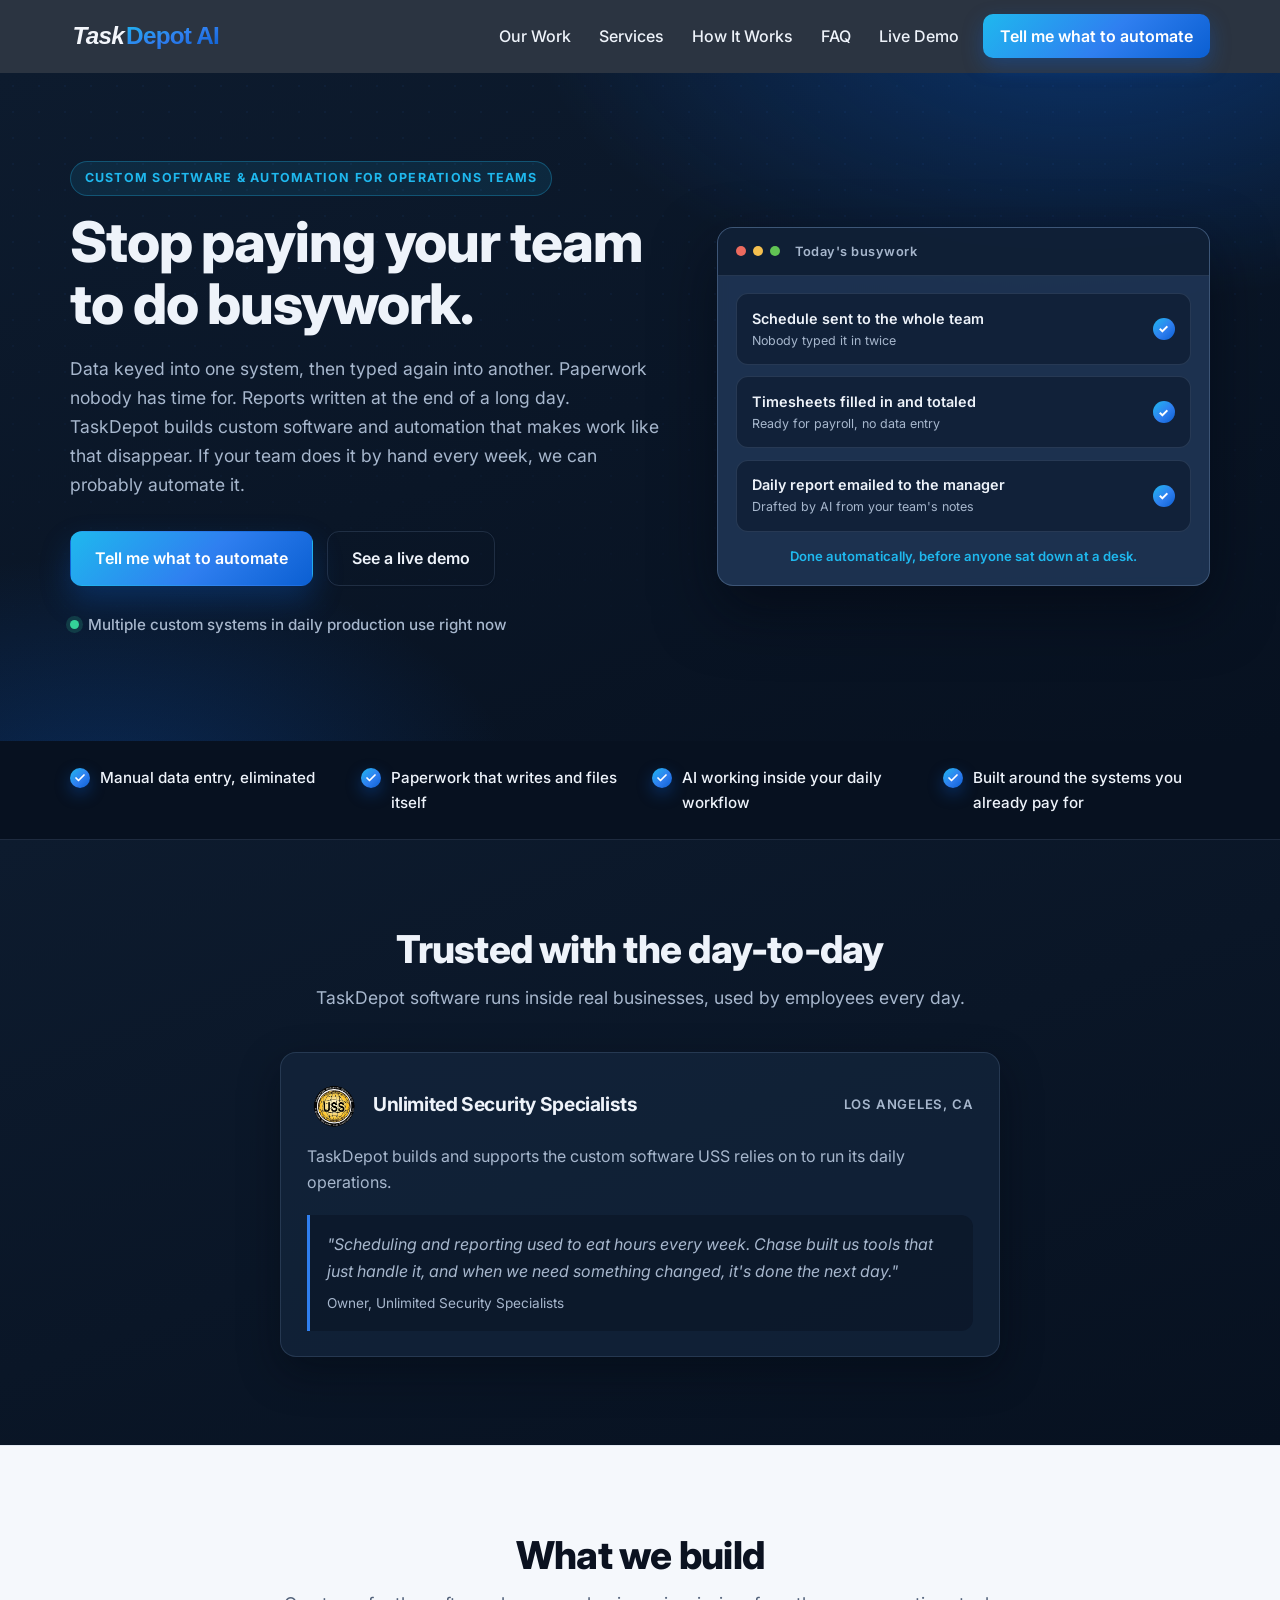
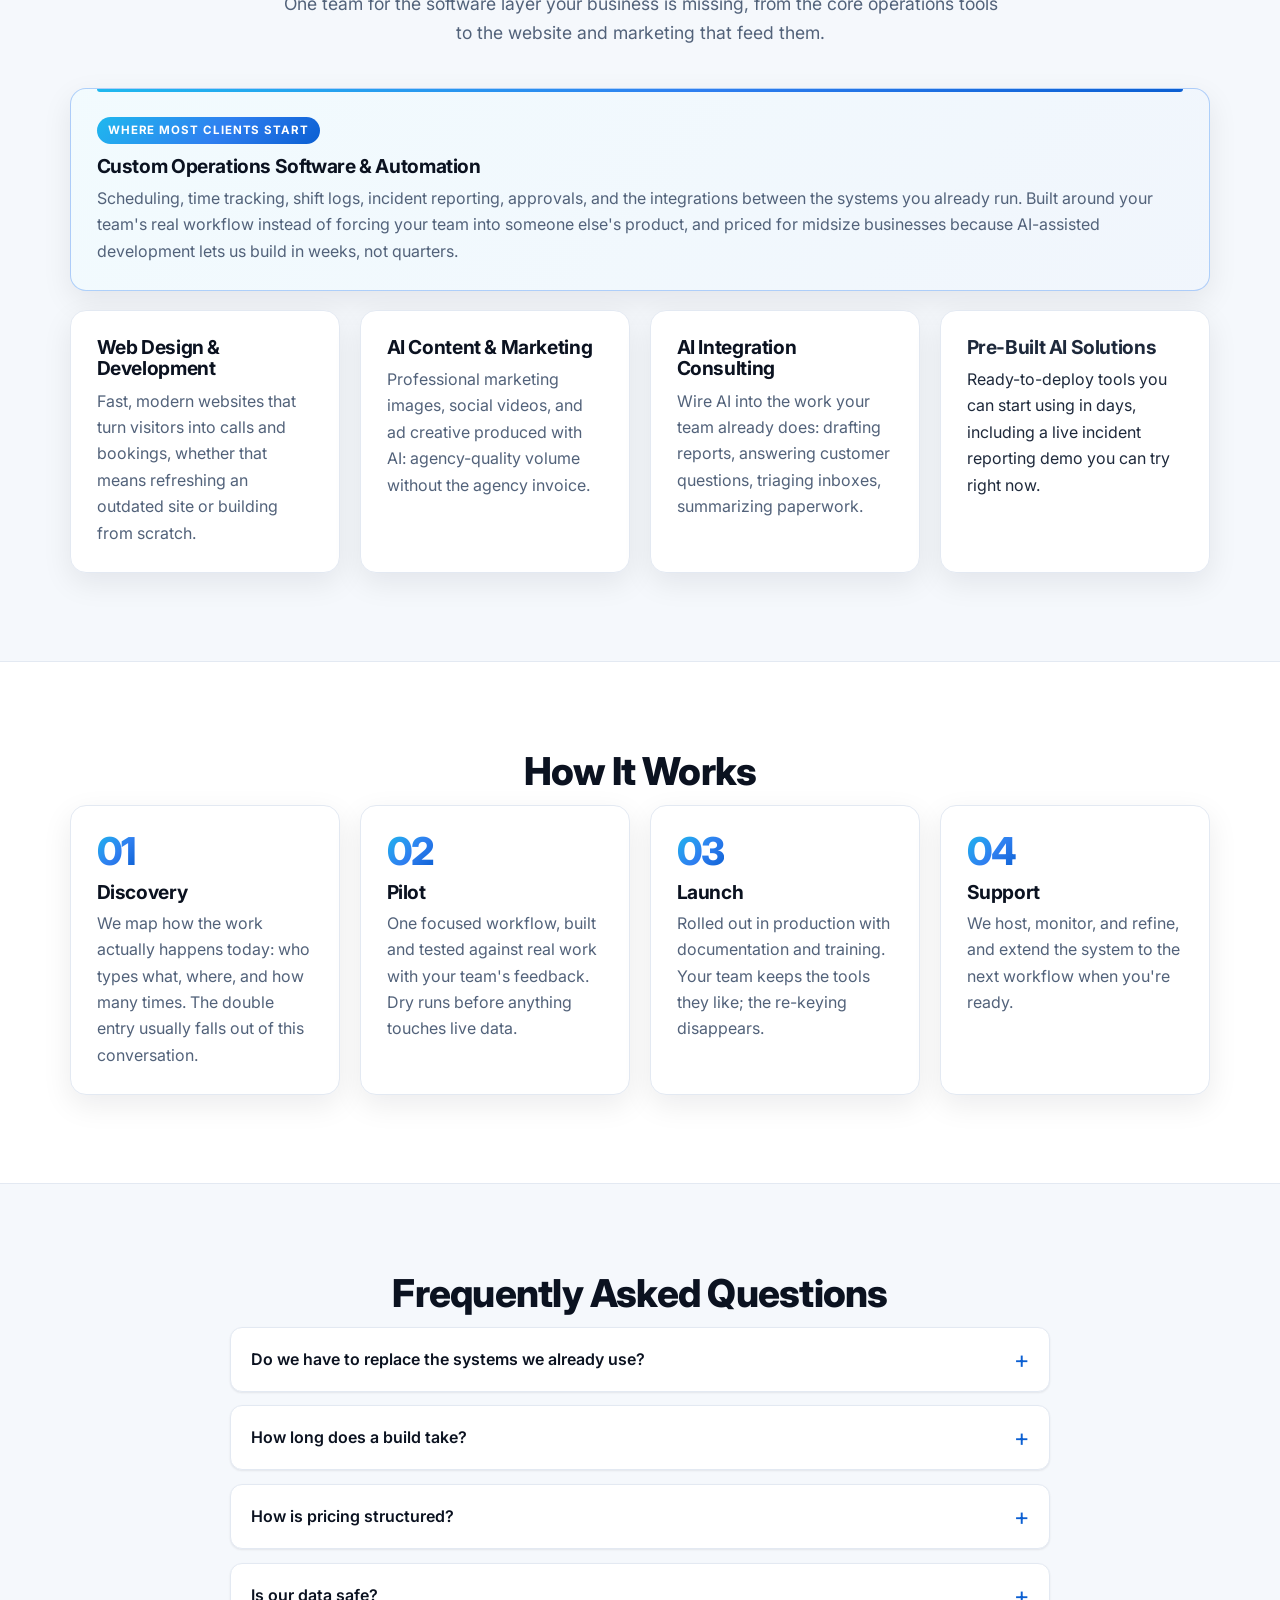
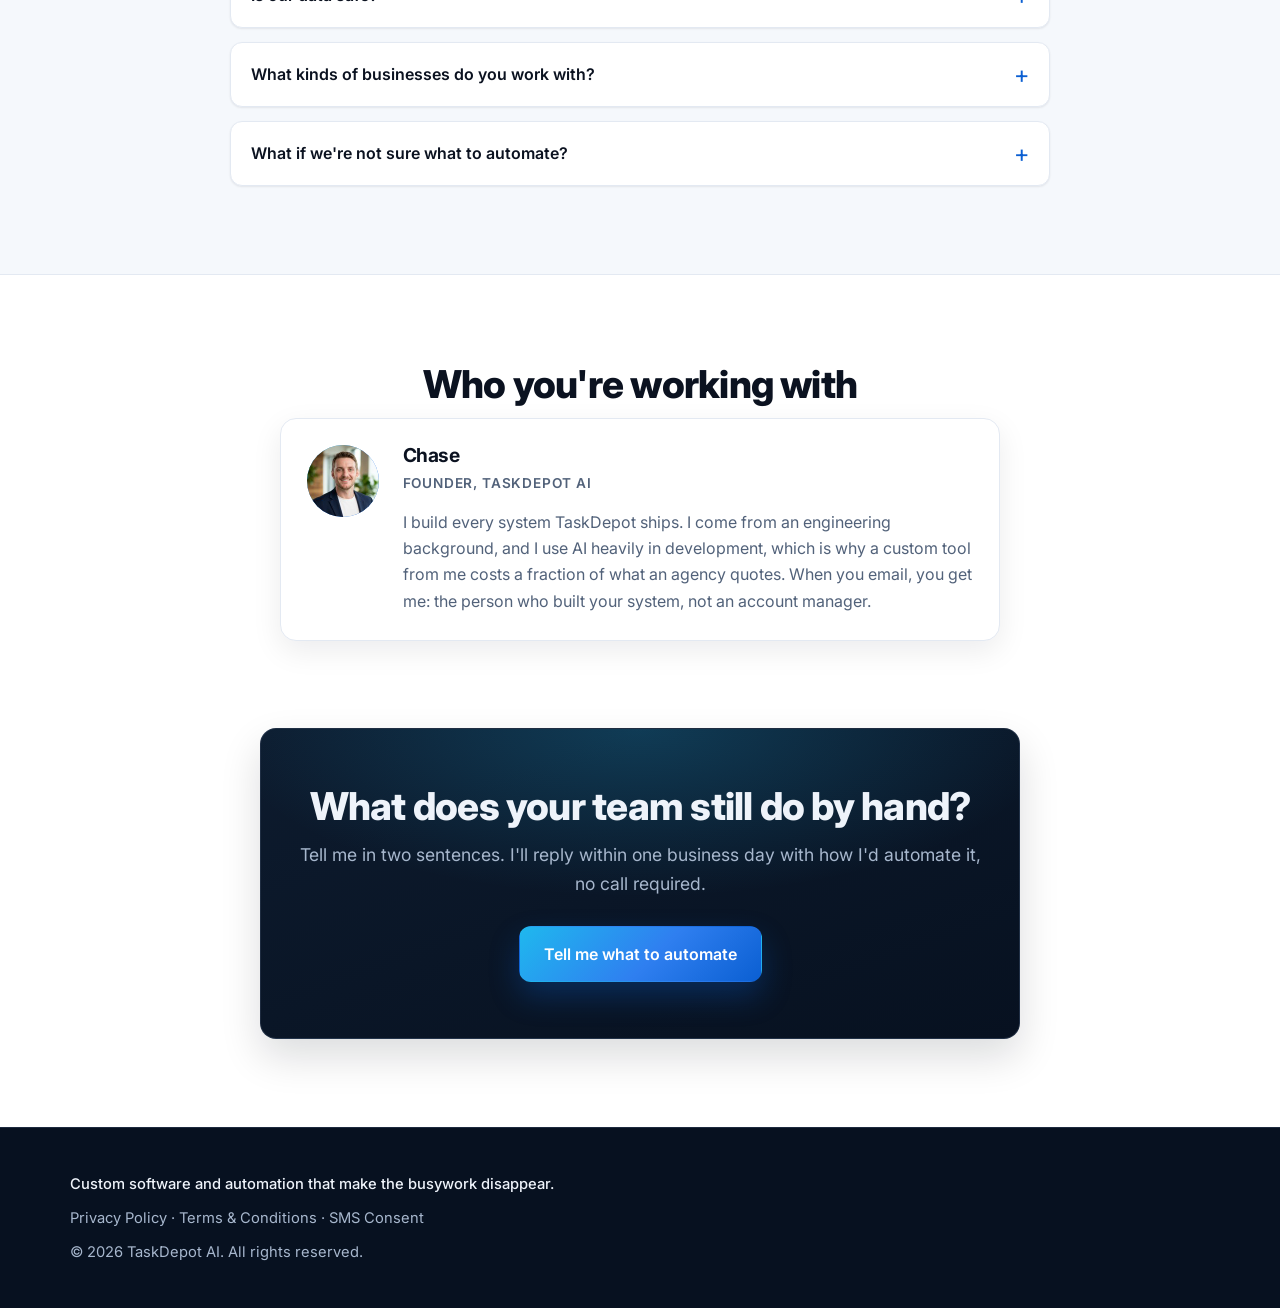
==== commit c7506f98: "Founder blurb: built your system, not wrote the code Co-Authored-By: Claude Fable 5 <noreply@anthrop" ====
--- a/index.html
+++ b/index.html
@@ -322,7 +322,7 @@
                 I build every system TaskDepot ships. I come from an engineering background, and
                 I use AI heavily in development, which is why a custom tool from me costs a
                 fraction of what an agency quotes. When you email, you get me: the person who
-                wrote the code, not an account manager.
+                built your system, not an account manager.
               </p>
             </div>
           </div>
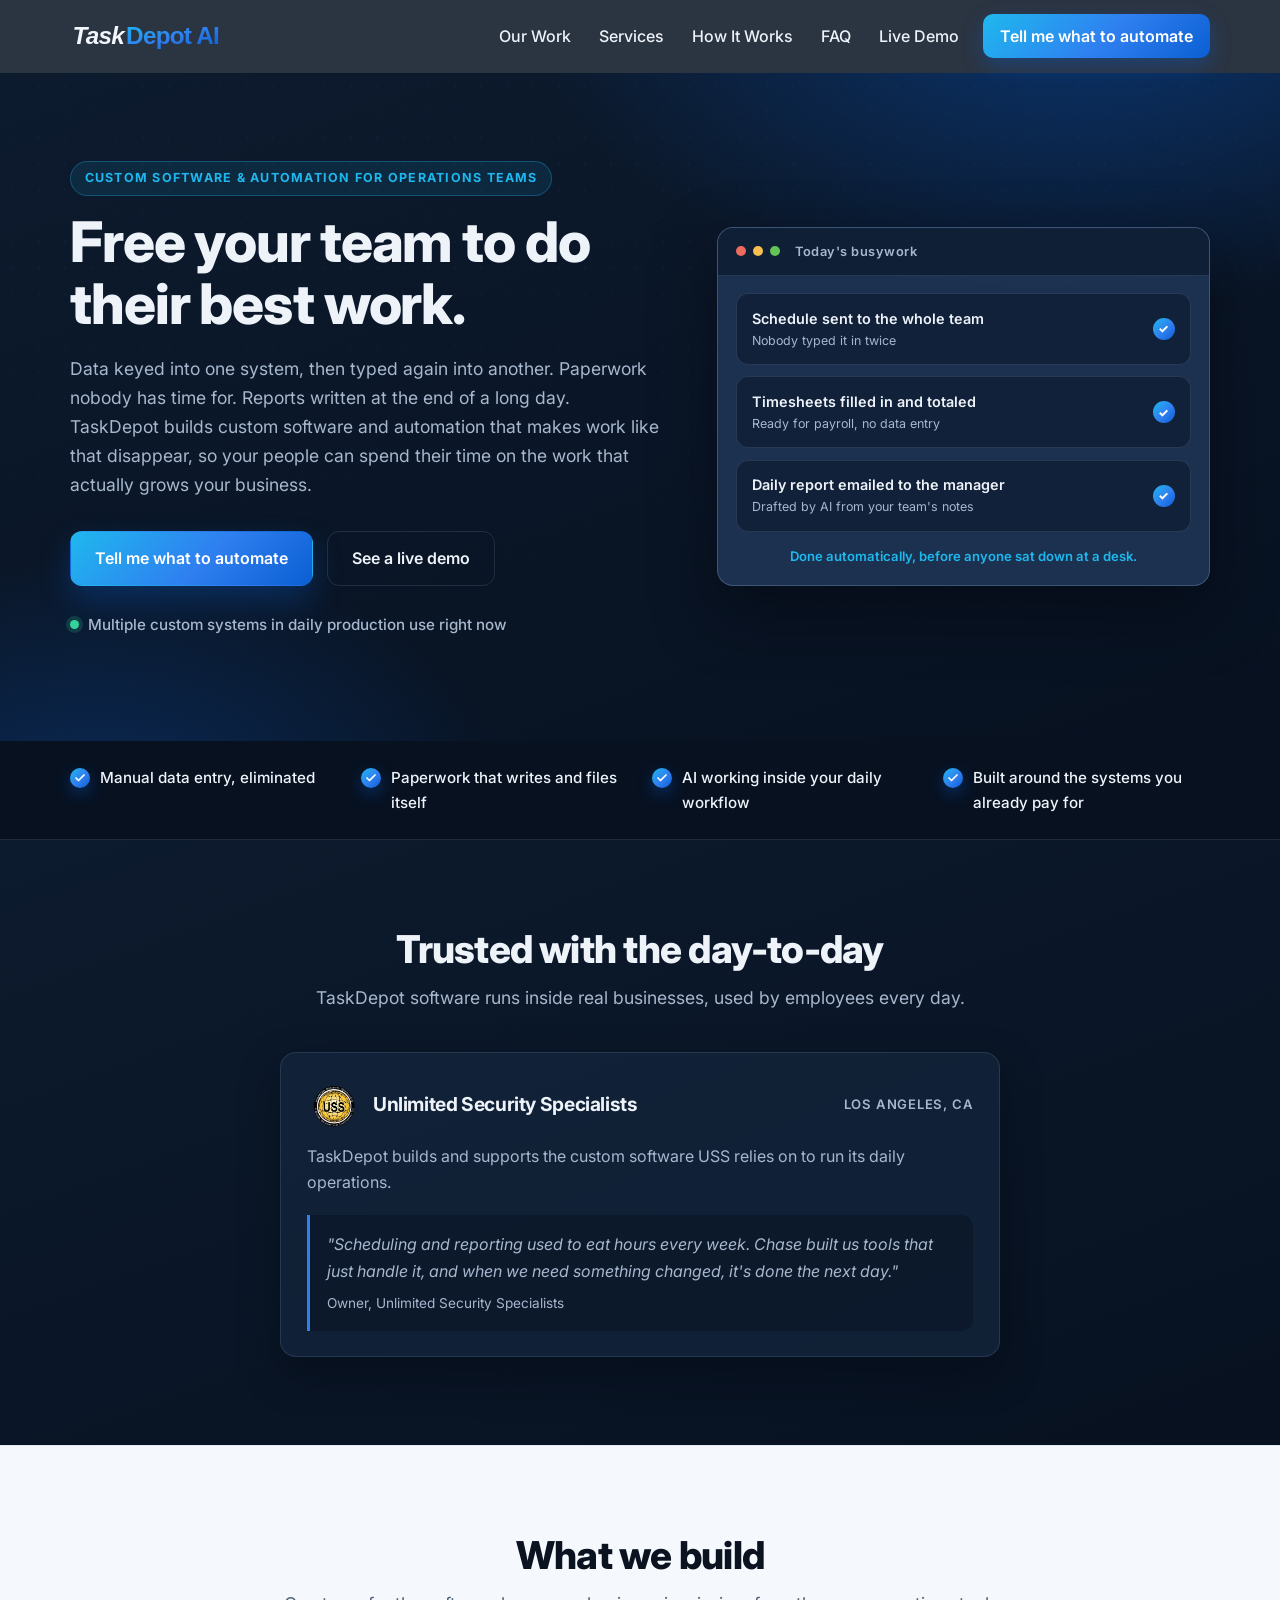
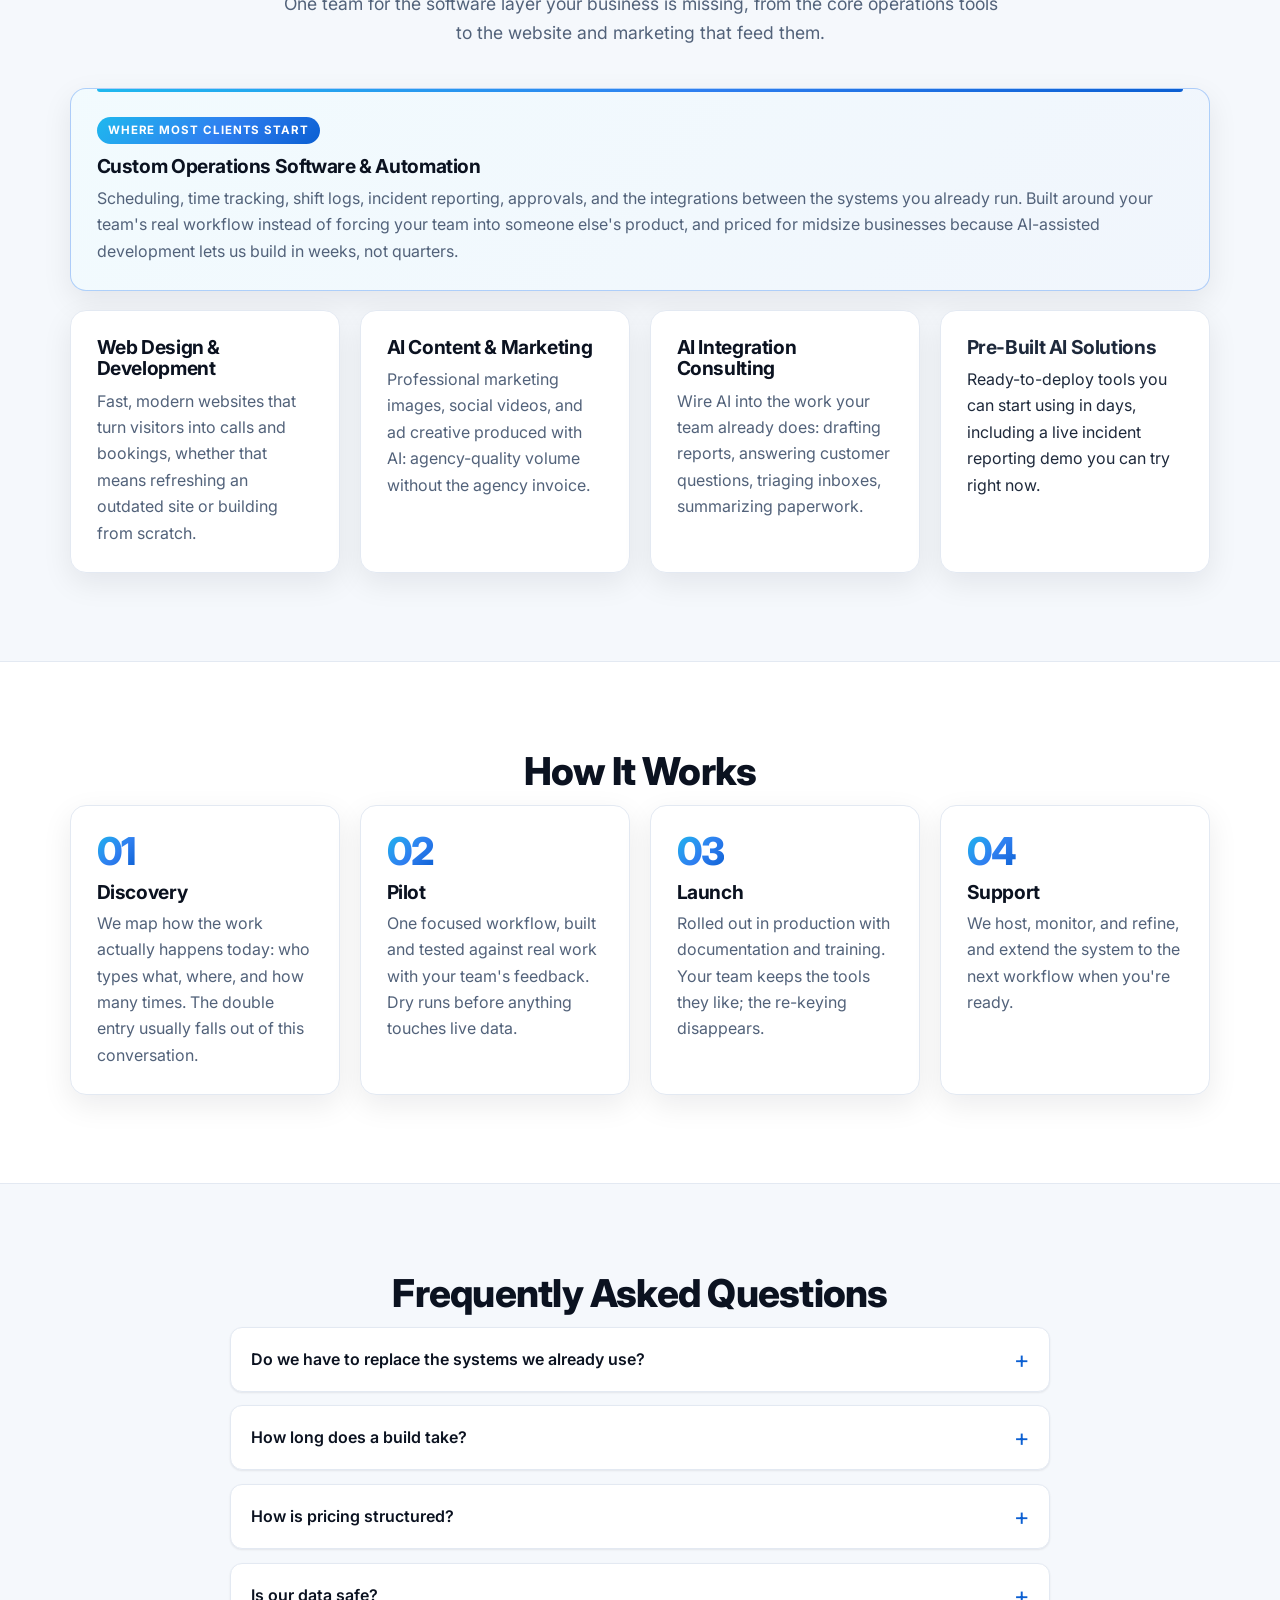
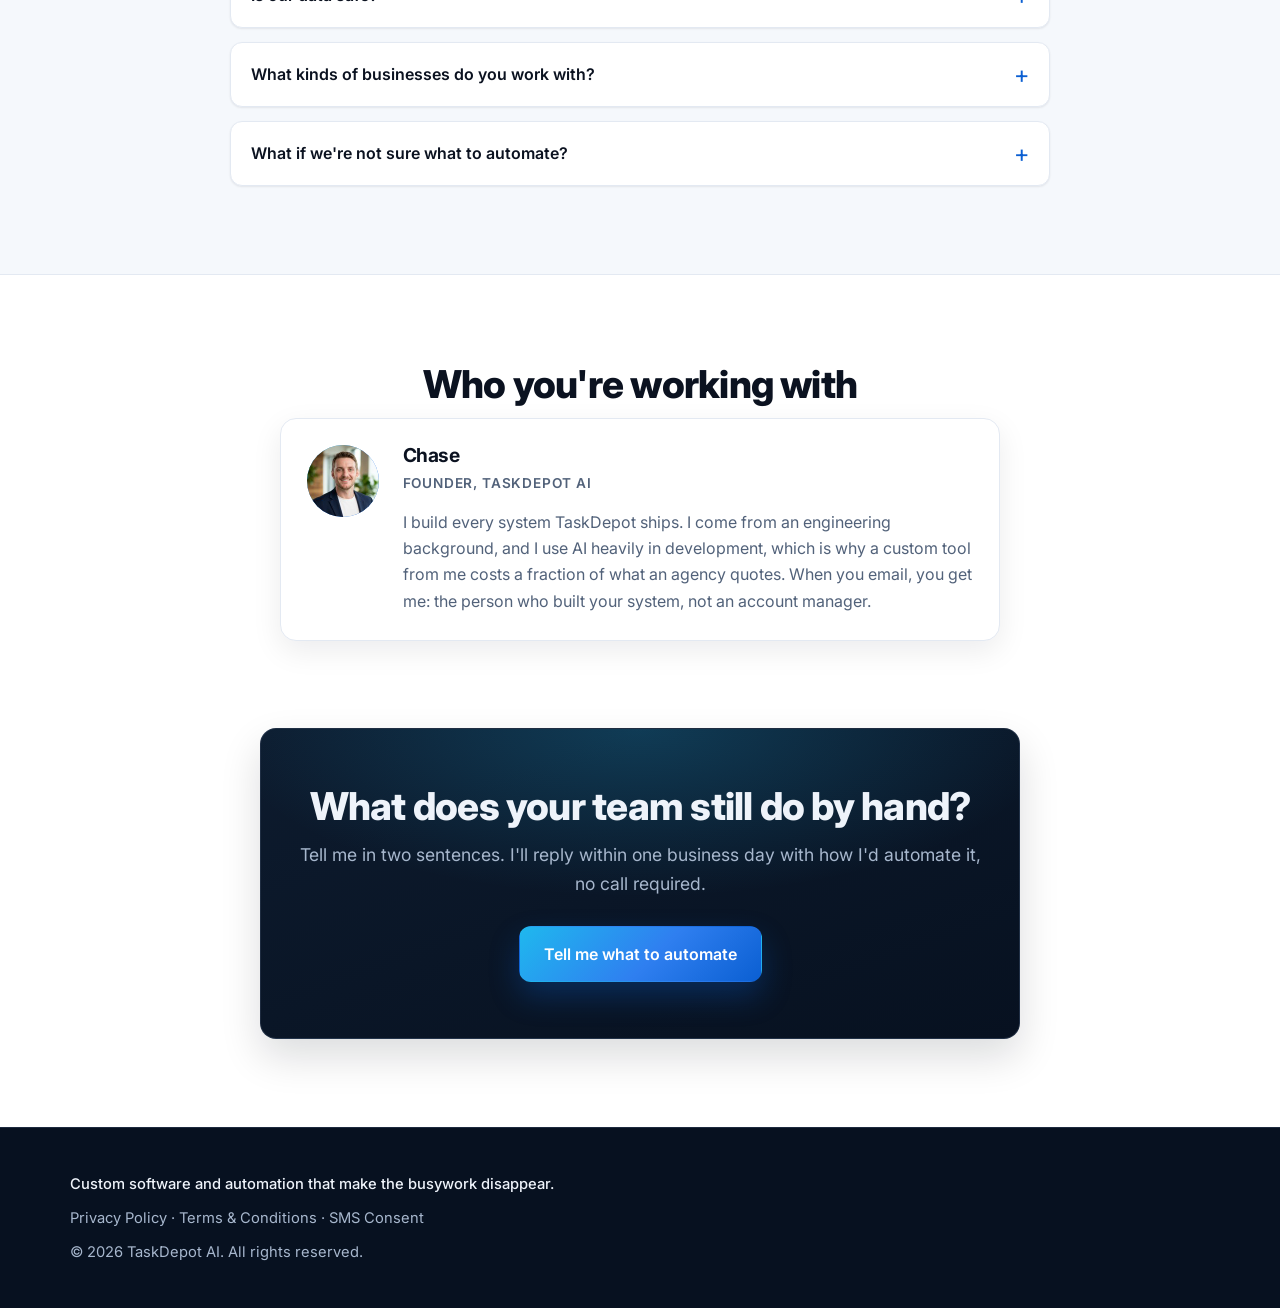
==== commit 0a806125: "Reframe hero copy to focus on freeing up the team Replace the 'Stop paying your team to do busywork'" ====
--- a/index.html
+++ b/index.html
@@ -61,12 +61,12 @@
         <div class="container hero-grid">
           <div>
             <p class="eyebrow">Custom Software &amp; Automation for Operations Teams</p>
-            <h1>Stop paying your team to do busywork.</h1>
+            <h1>Free your team to do their best work.</h1>
             <p class="lead">
               Data keyed into one system, then typed again into another. Paperwork nobody has
               time for. Reports written at the end of a long day. TaskDepot builds custom
-              software and automation that makes work like that disappear. If your team does it
-              by hand every week, we can probably automate it.
+              software and automation that makes work like that disappear, so your people can
+              spend their time on the work that actually grows your business.
             </p>
             <div class="button-group">
               <a class="btn btn-primary" href="contact.html">Tell me what to automate</a>
--- a/styles.css
+++ b/styles.css
@@ -464,6 +464,92 @@
   font-size: 0.82rem;
   font-weight: 600;
   color: var(--blue-bright);
+}
+
+/* Hero mock loop: hold complete, clear, rebuild row by row, caption last.
+   One shared 10s cycle; each element keys off its own percentages so the
+   sequence stays in sync without JS. */
+@media (prefers-reduced-motion: no-preference) {
+  .mock-body .mock-row,
+  .mock-check,
+  .mock-note {
+    animation-duration: 10s;
+    animation-iteration-count: infinite;
+    animation-timing-function: ease;
+  }
+
+  .mock-body .mock-row:nth-child(1) {
+    animation-name: mock-cycle-row-1;
+  }
+
+  .mock-body .mock-row:nth-child(2) {
+    animation-name: mock-cycle-row-2;
+  }
+
+  .mock-body .mock-row:nth-child(3) {
+    animation-name: mock-cycle-row-3;
+  }
+
+  .mock-row:nth-child(1) .mock-check {
+    animation-name: mock-cycle-check-1;
+  }
+
+  .mock-row:nth-child(2) .mock-check {
+    animation-name: mock-cycle-check-2;
+  }
+
+  .mock-row:nth-child(3) .mock-check {
+    animation-name: mock-cycle-check-3;
+  }
+
+  .mock-note {
+    animation-name: mock-cycle-note;
+  }
+}
+
+@keyframes mock-cycle-row-1 {
+  0%, 20% { opacity: 1; transform: none; }
+  24%, 30% { opacity: 0; transform: translateY(14px); }
+  35%, 100% { opacity: 1; transform: none; }
+}
+
+@keyframes mock-cycle-row-2 {
+  0%, 20% { opacity: 1; transform: none; }
+  24%, 40% { opacity: 0; transform: translateY(14px); }
+  45%, 100% { opacity: 1; transform: none; }
+}
+
+@keyframes mock-cycle-row-3 {
+  0%, 20% { opacity: 1; transform: none; }
+  24%, 50% { opacity: 0; transform: translateY(14px); }
+  55%, 100% { opacity: 1; transform: none; }
+}
+
+@keyframes mock-cycle-check-1 {
+  0%, 20% { opacity: 1; transform: scale(1); }
+  24%, 35.5% { opacity: 0; transform: scale(0.4); }
+  37.5% { opacity: 1; transform: scale(1.2); }
+  39%, 100% { opacity: 1; transform: scale(1); }
+}
+
+@keyframes mock-cycle-check-2 {
+  0%, 20% { opacity: 1; transform: scale(1); }
+  24%, 45.5% { opacity: 0; transform: scale(0.4); }
+  47.5% { opacity: 1; transform: scale(1.2); }
+  49%, 100% { opacity: 1; transform: scale(1); }
+}
+
+@keyframes mock-cycle-check-3 {
+  0%, 20% { opacity: 1; transform: scale(1); }
+  24%, 55.5% { opacity: 0; transform: scale(0.4); }
+  57.5% { opacity: 1; transform: scale(1.2); }
+  59%, 100% { opacity: 1; transform: scale(1); }
+}
+
+@keyframes mock-cycle-note {
+  0%, 20% { opacity: 1; transform: none; }
+  24%, 66% { opacity: 0; transform: translateY(8px); }
+  72%, 100% { opacity: 1; transform: none; }
 }
 
 /* Surfaces */
@@ -1315,8 +1401,11 @@
 
   .founder-card {
     flex-direction: column;
-    align-items: center;
-    text-align: center;
+    align-items: flex-start;
+  }
+
+  .founder-card .founder-avatar {
+    align-self: center;
   }
 }
 
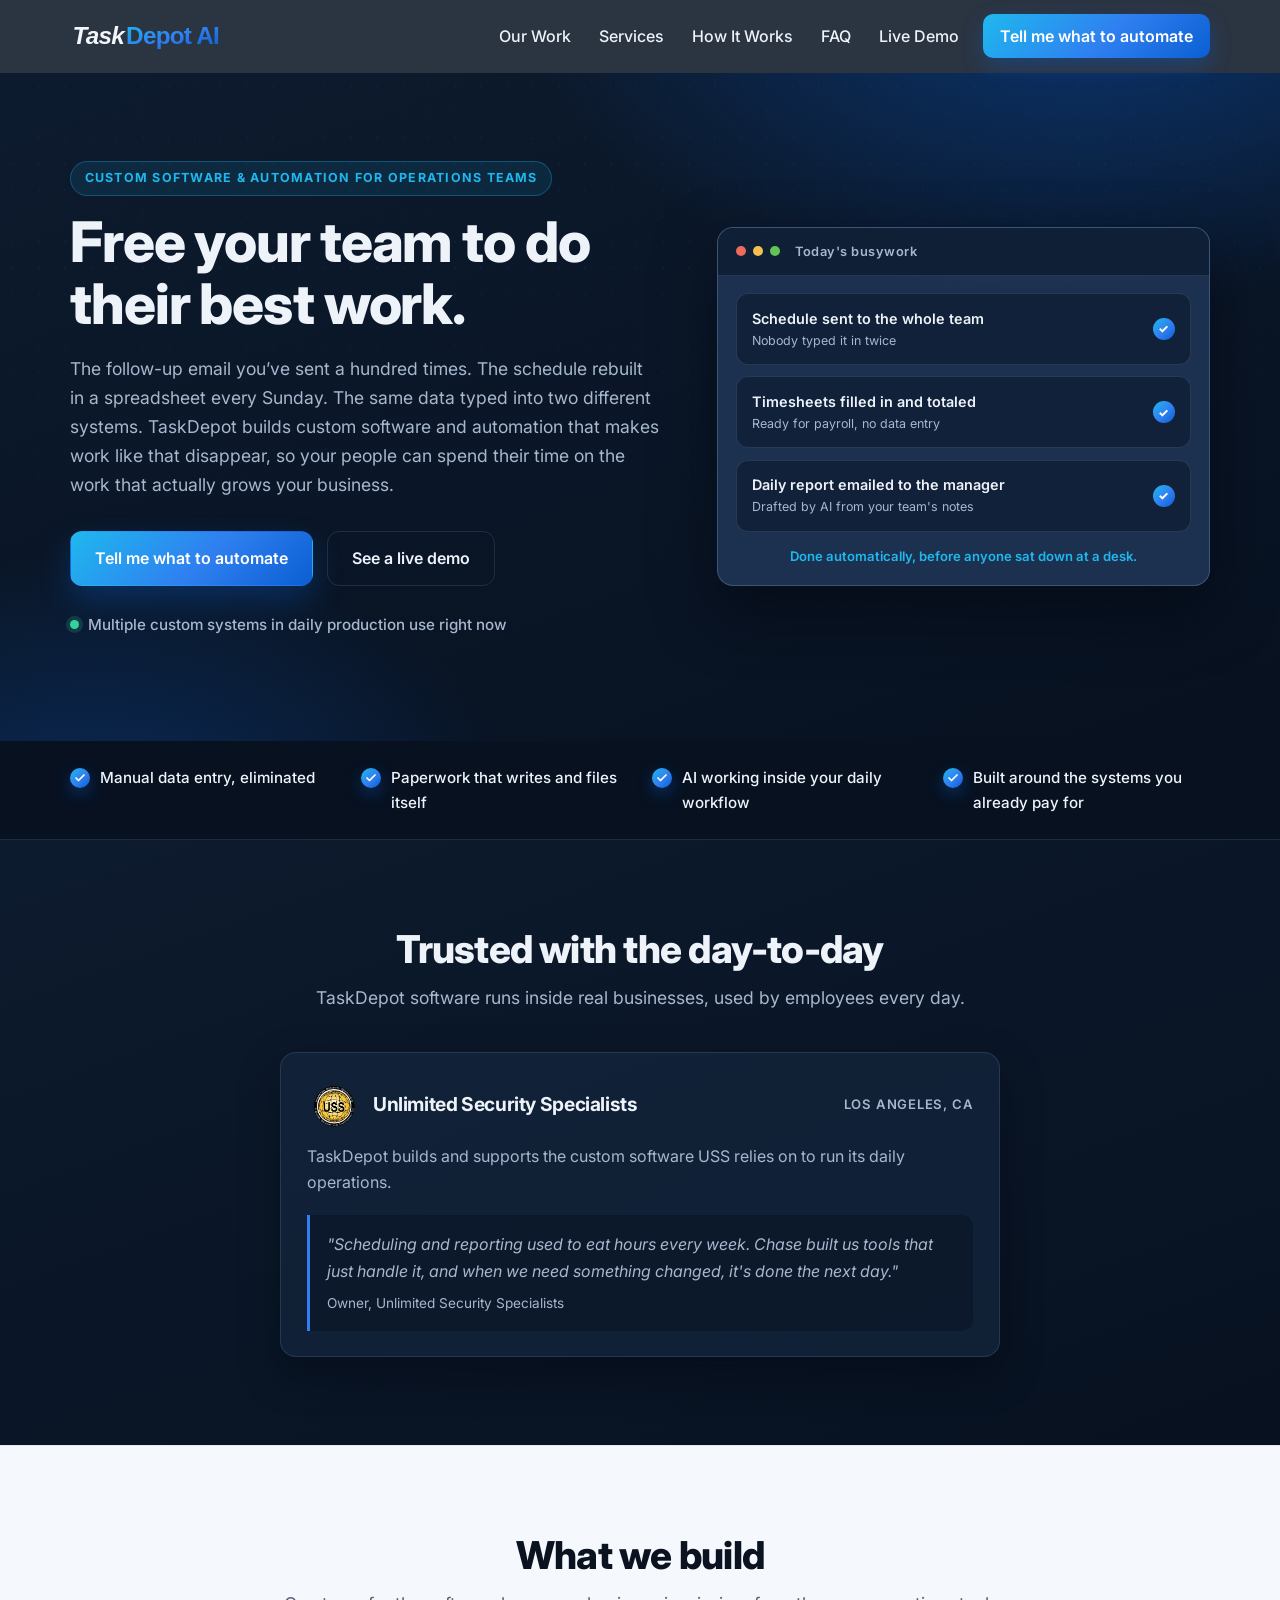
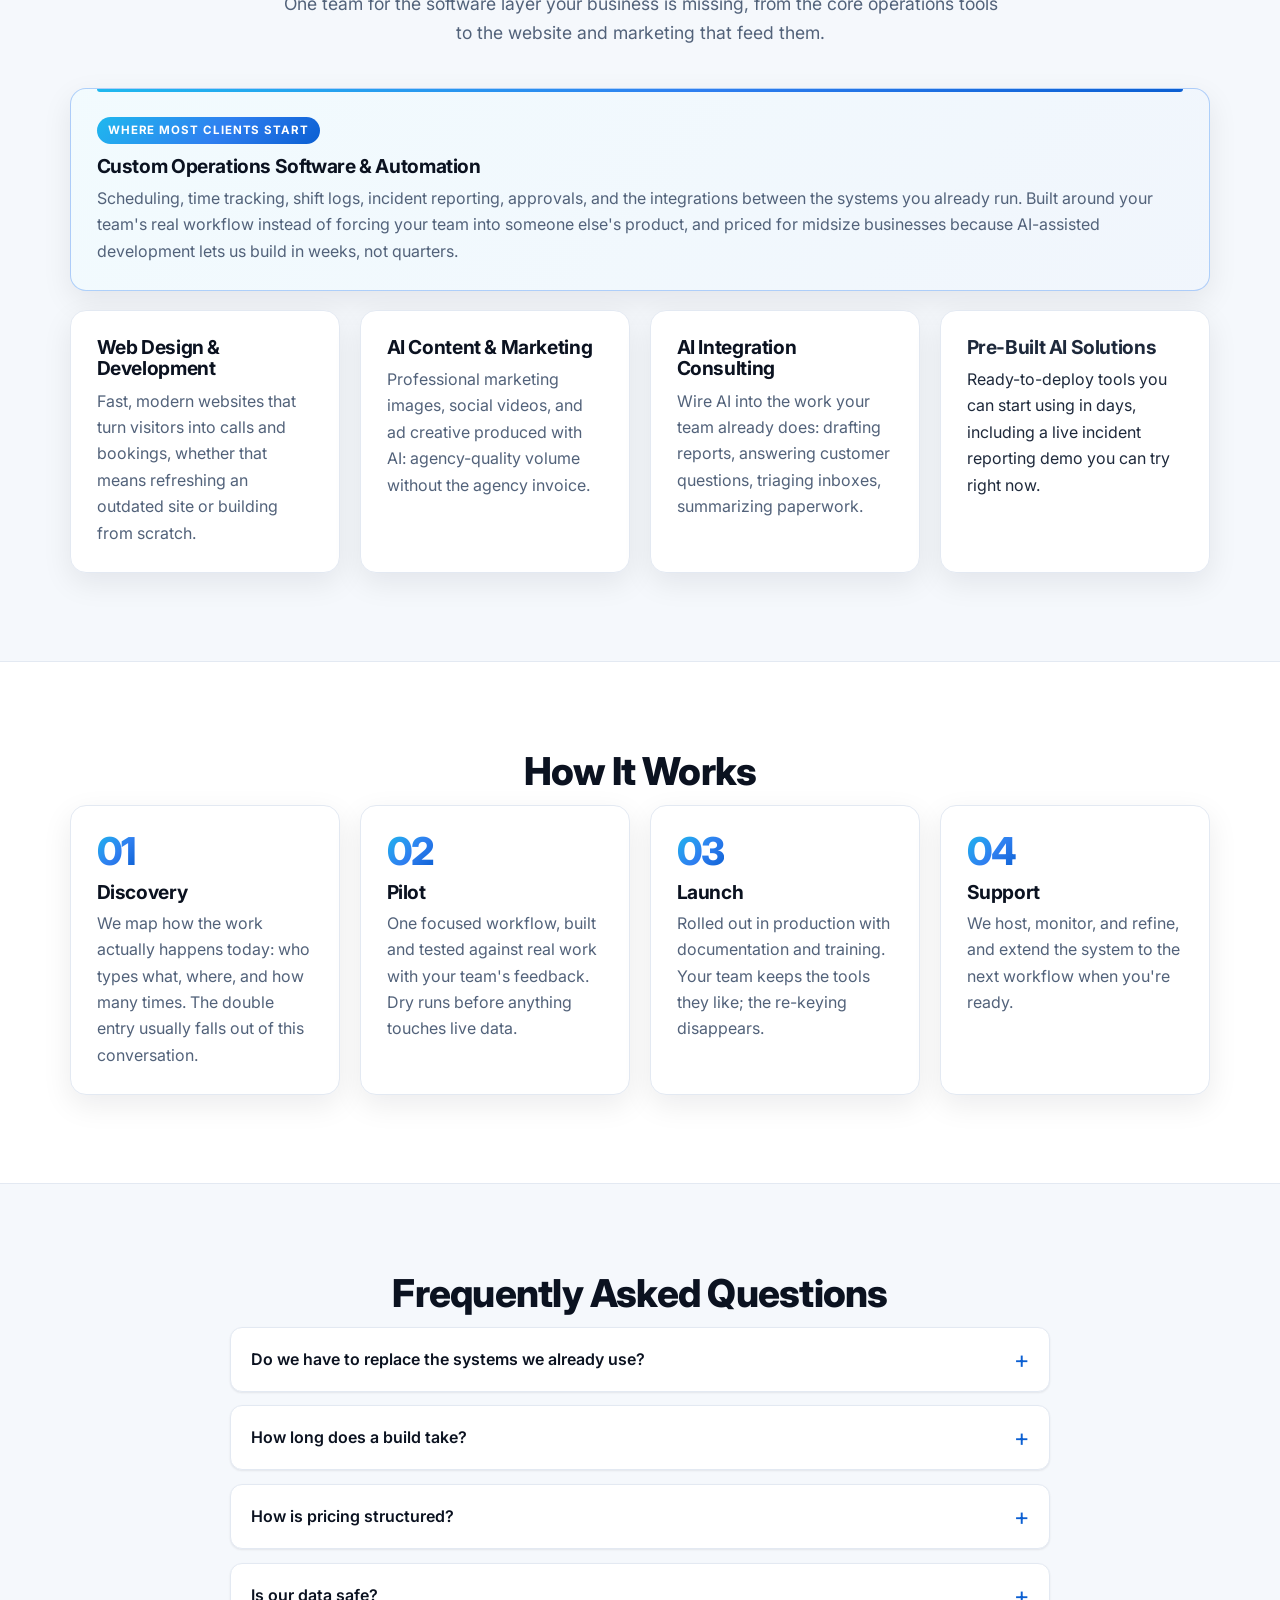
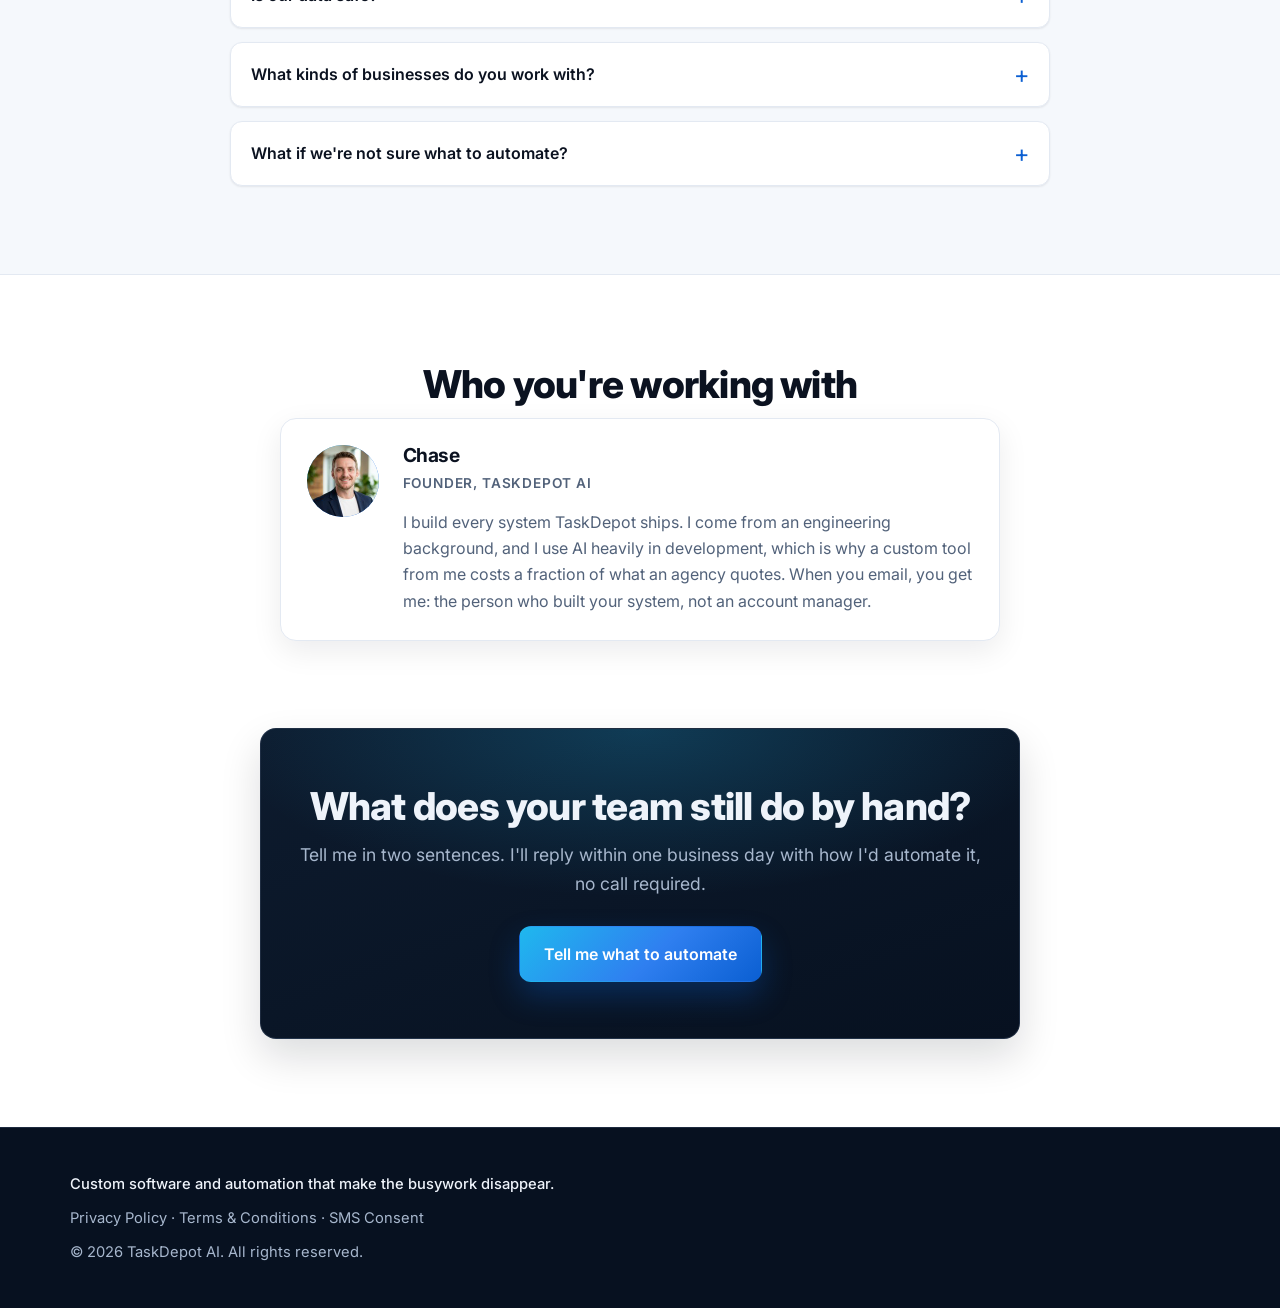
==== commit 21edd498: "Swap hero lead examples for more relatable busywork Replace the data-entry/paperwork/reports example" ====
--- a/index.html
+++ b/index.html
@@ -63,10 +63,11 @@
             <p class="eyebrow">Custom Software &amp; Automation for Operations Teams</p>
             <h1>Free your team to do their best work.</h1>
             <p class="lead">
-              Data keyed into one system, then typed again into another. Paperwork nobody has
-              time for. Reports written at the end of a long day. TaskDepot builds custom
-              software and automation that makes work like that disappear, so your people can
-              spend their time on the work that actually grows your business.
+              The follow-up email you&rsquo;ve sent a hundred times. The schedule rebuilt in a
+              spreadsheet every Sunday. The same data typed into two different systems.
+              TaskDepot builds custom software and automation that makes work like that
+              disappear, so your people can spend their time on the work that actually grows
+              your business.
             </p>
             <div class="button-group">
               <a class="btn btn-primary" href="contact.html">Tell me what to automate</a>
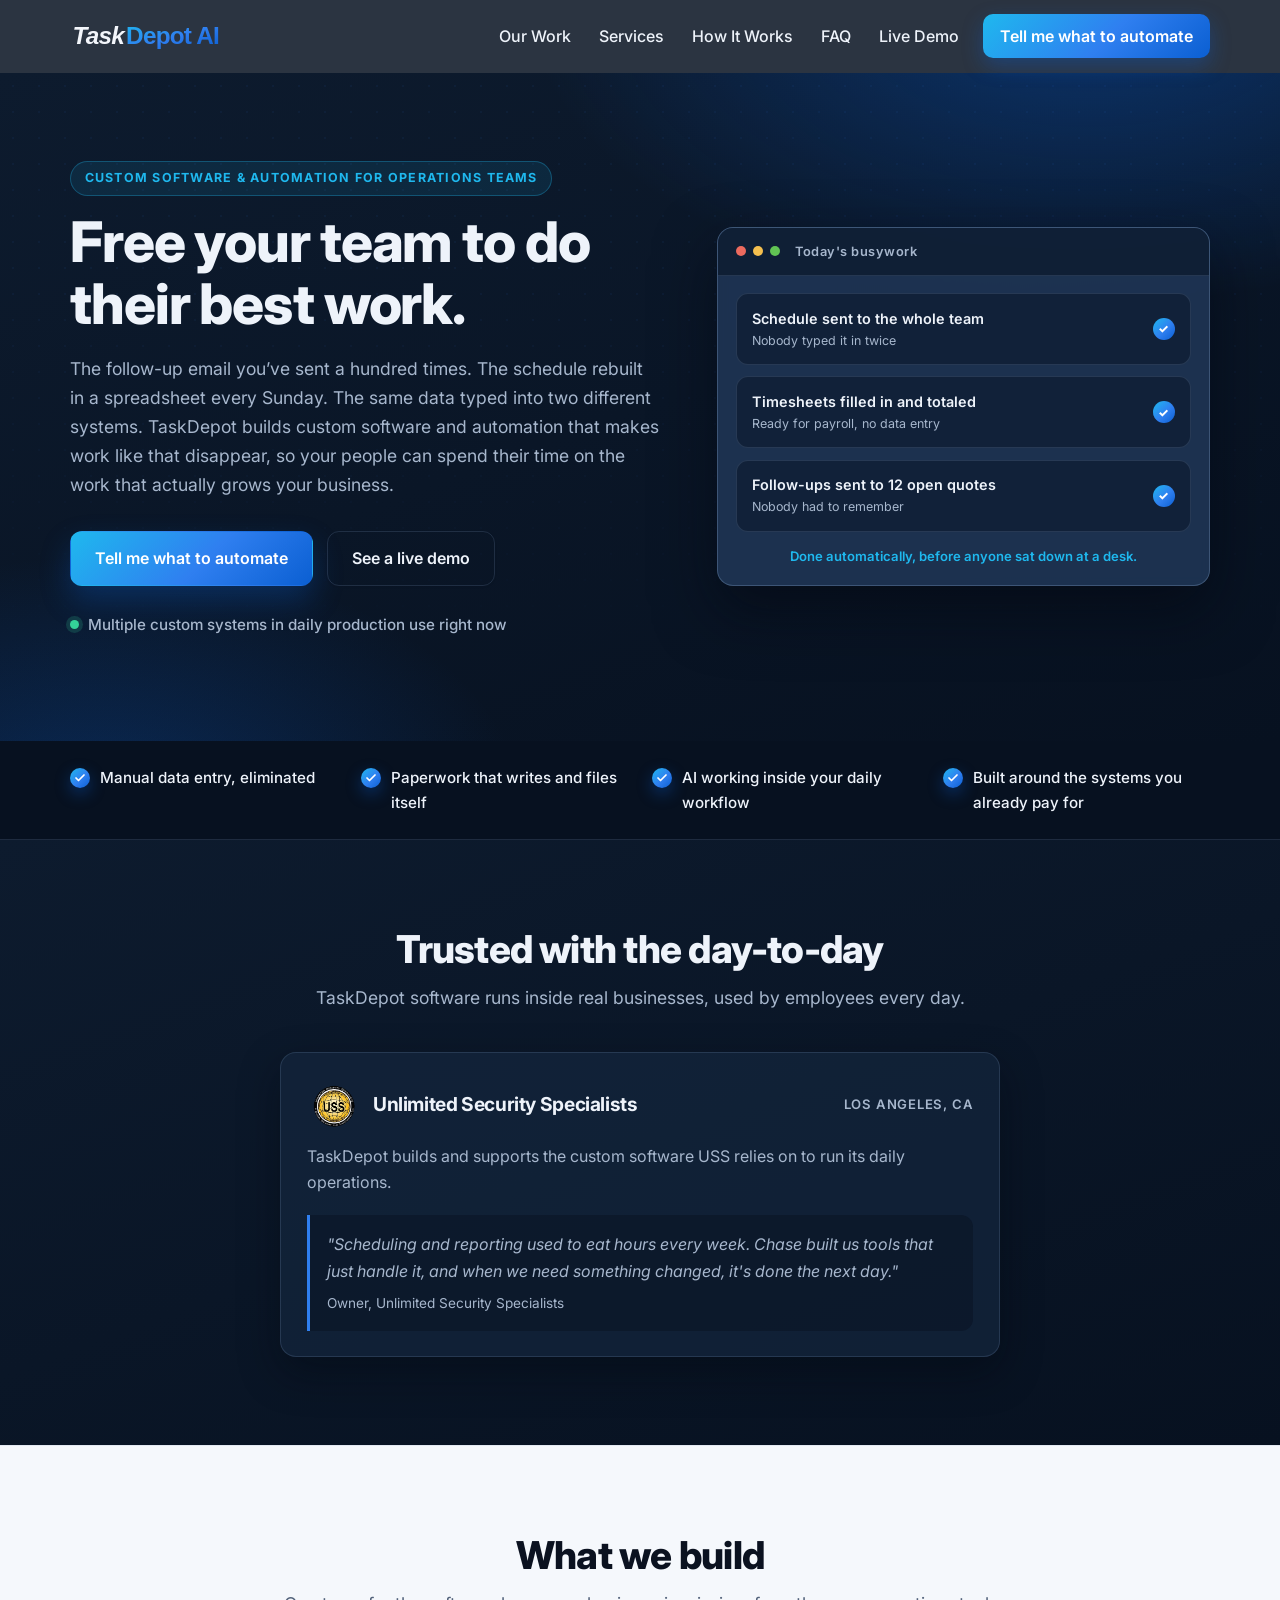
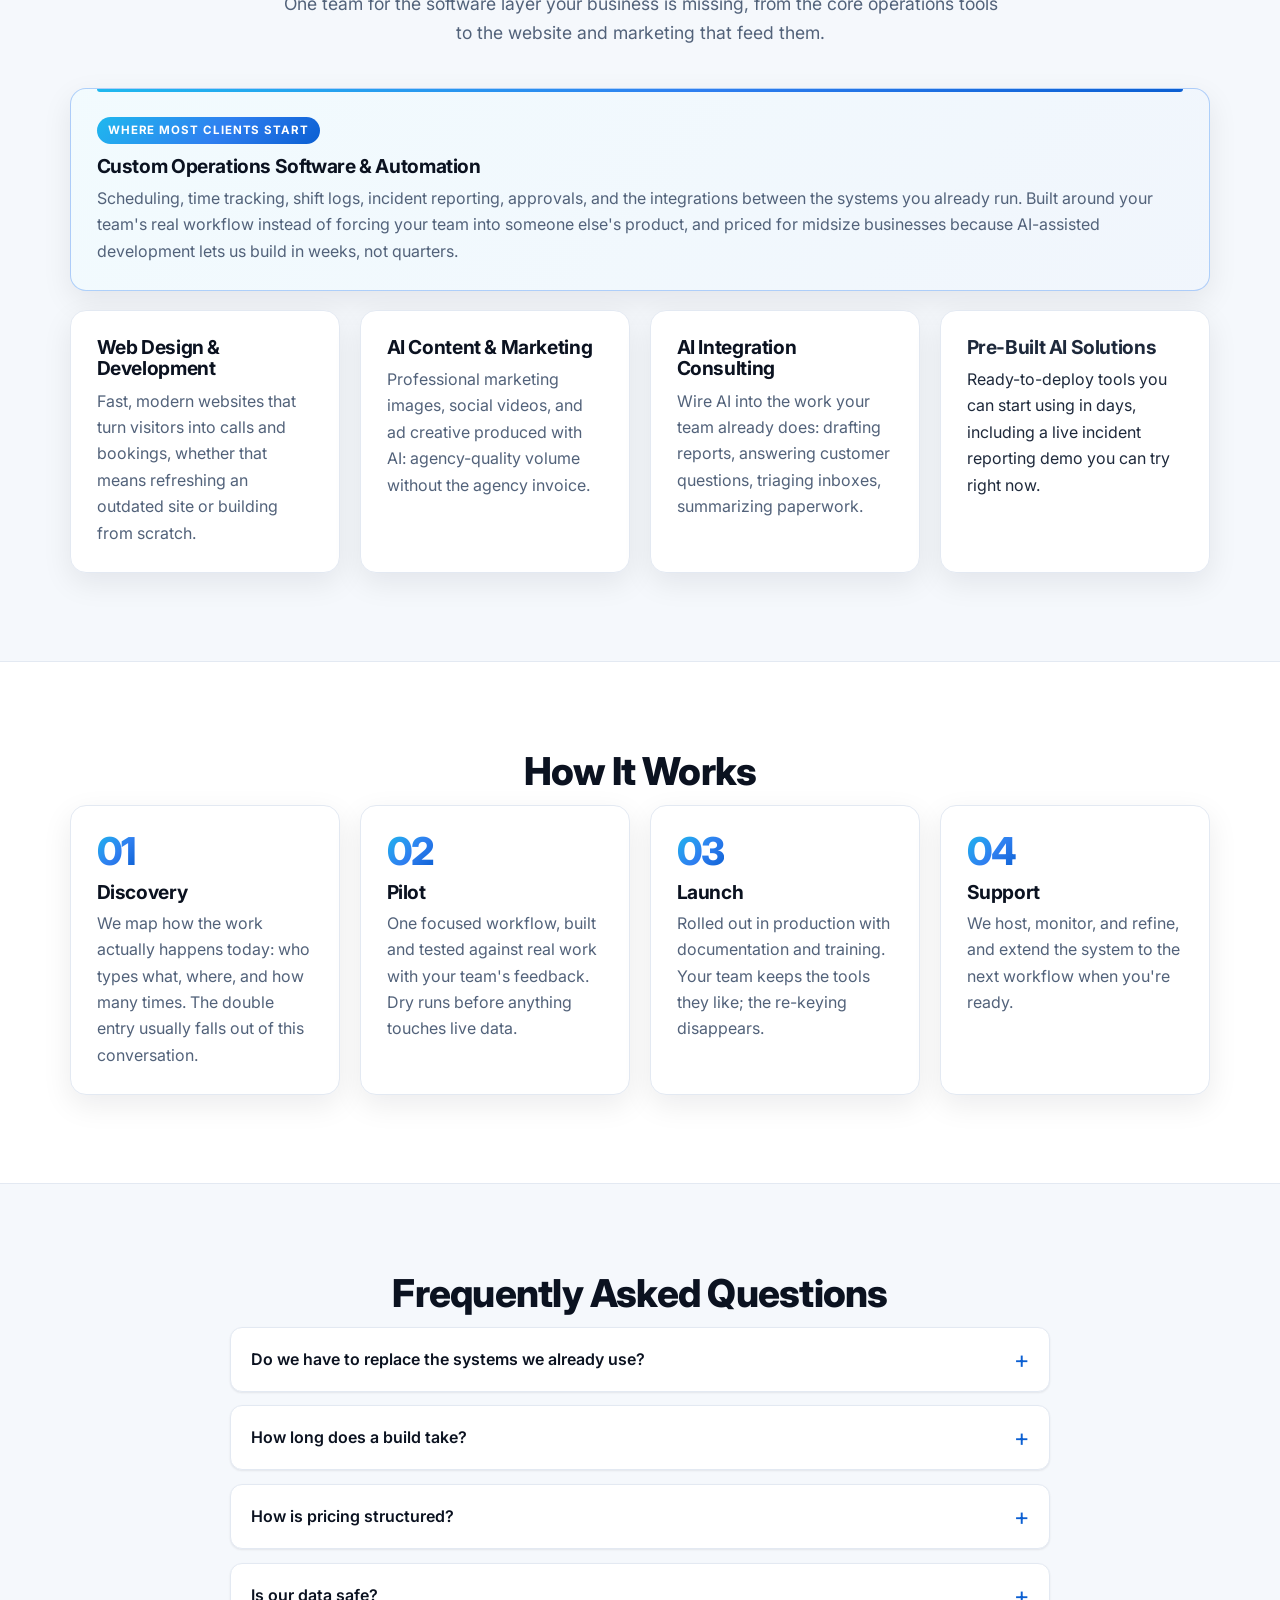
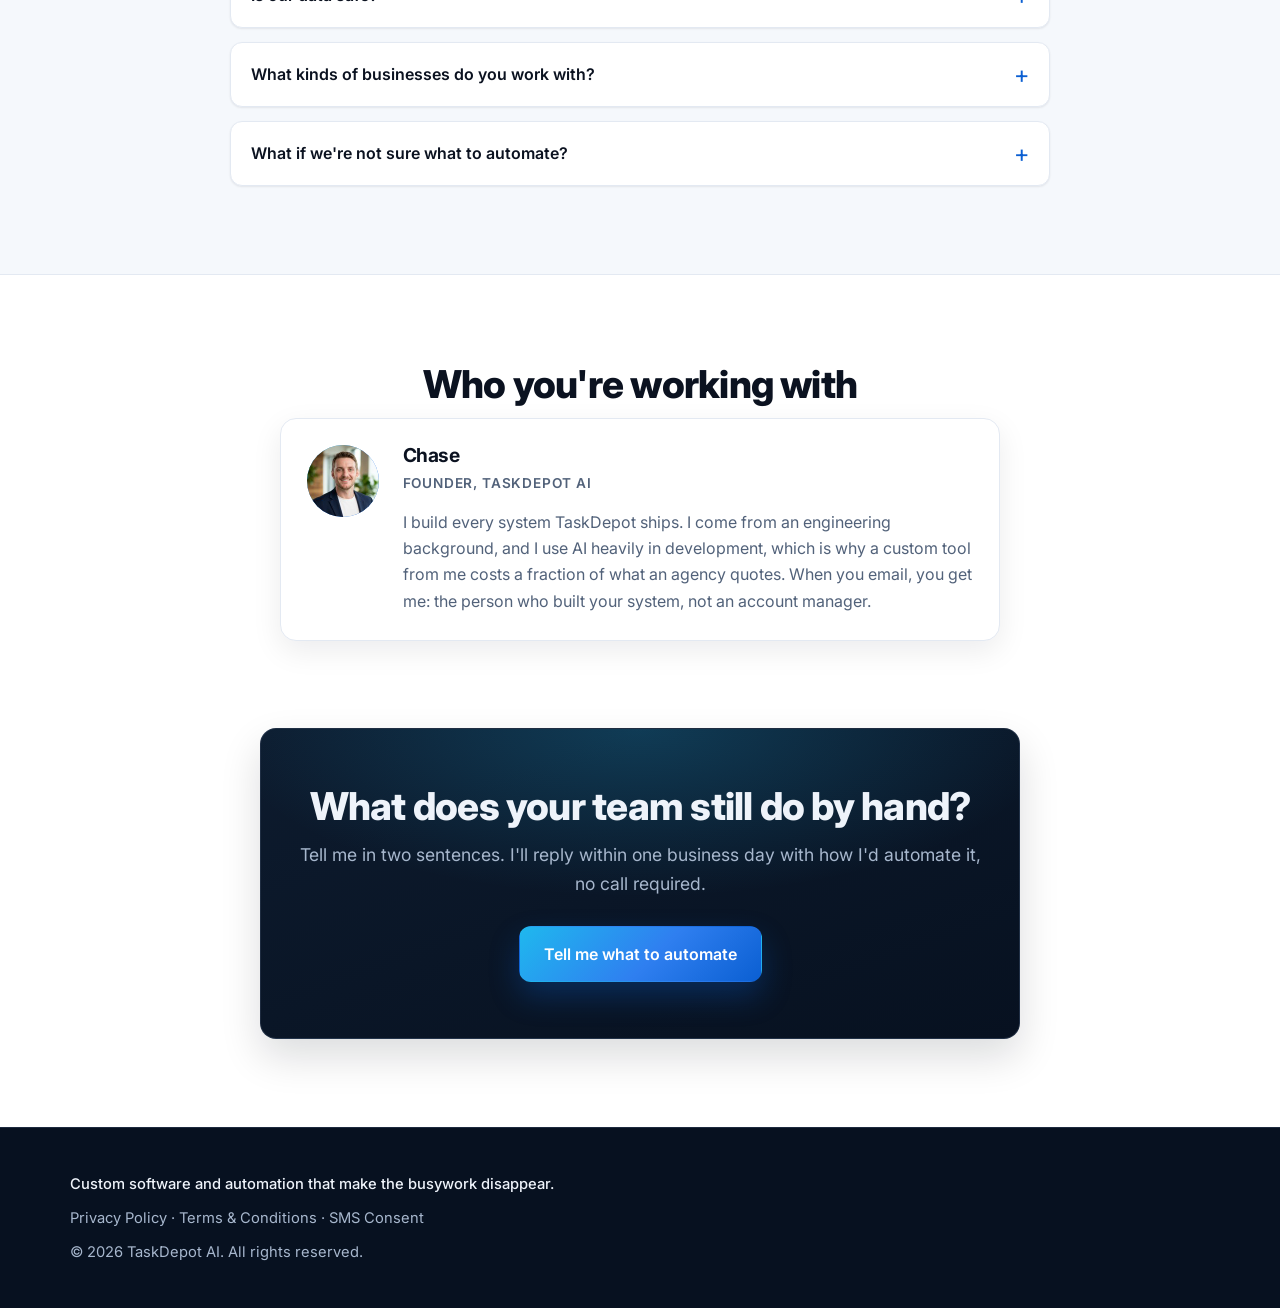
==== commit 779a8655: "Replace daily-report mockup row with quote follow-ups Swap the third 'Today's busywork' panel row so" ====
--- a/index.html
+++ b/index.html
@@ -99,8 +99,8 @@
               </div>
               <div class="mock-row">
                 <div class="mock-text">
-                  <p class="mock-label">Daily report emailed to the manager</p>
-                  <p class="mock-sub">Drafted by AI from your team's notes</p>
+                  <p class="mock-label">Follow-ups sent to 12 open quotes</p>
+                  <p class="mock-sub">Nobody had to remember</p>
                 </div>
                 <span class="mock-check">&#10003;</span>
               </div>
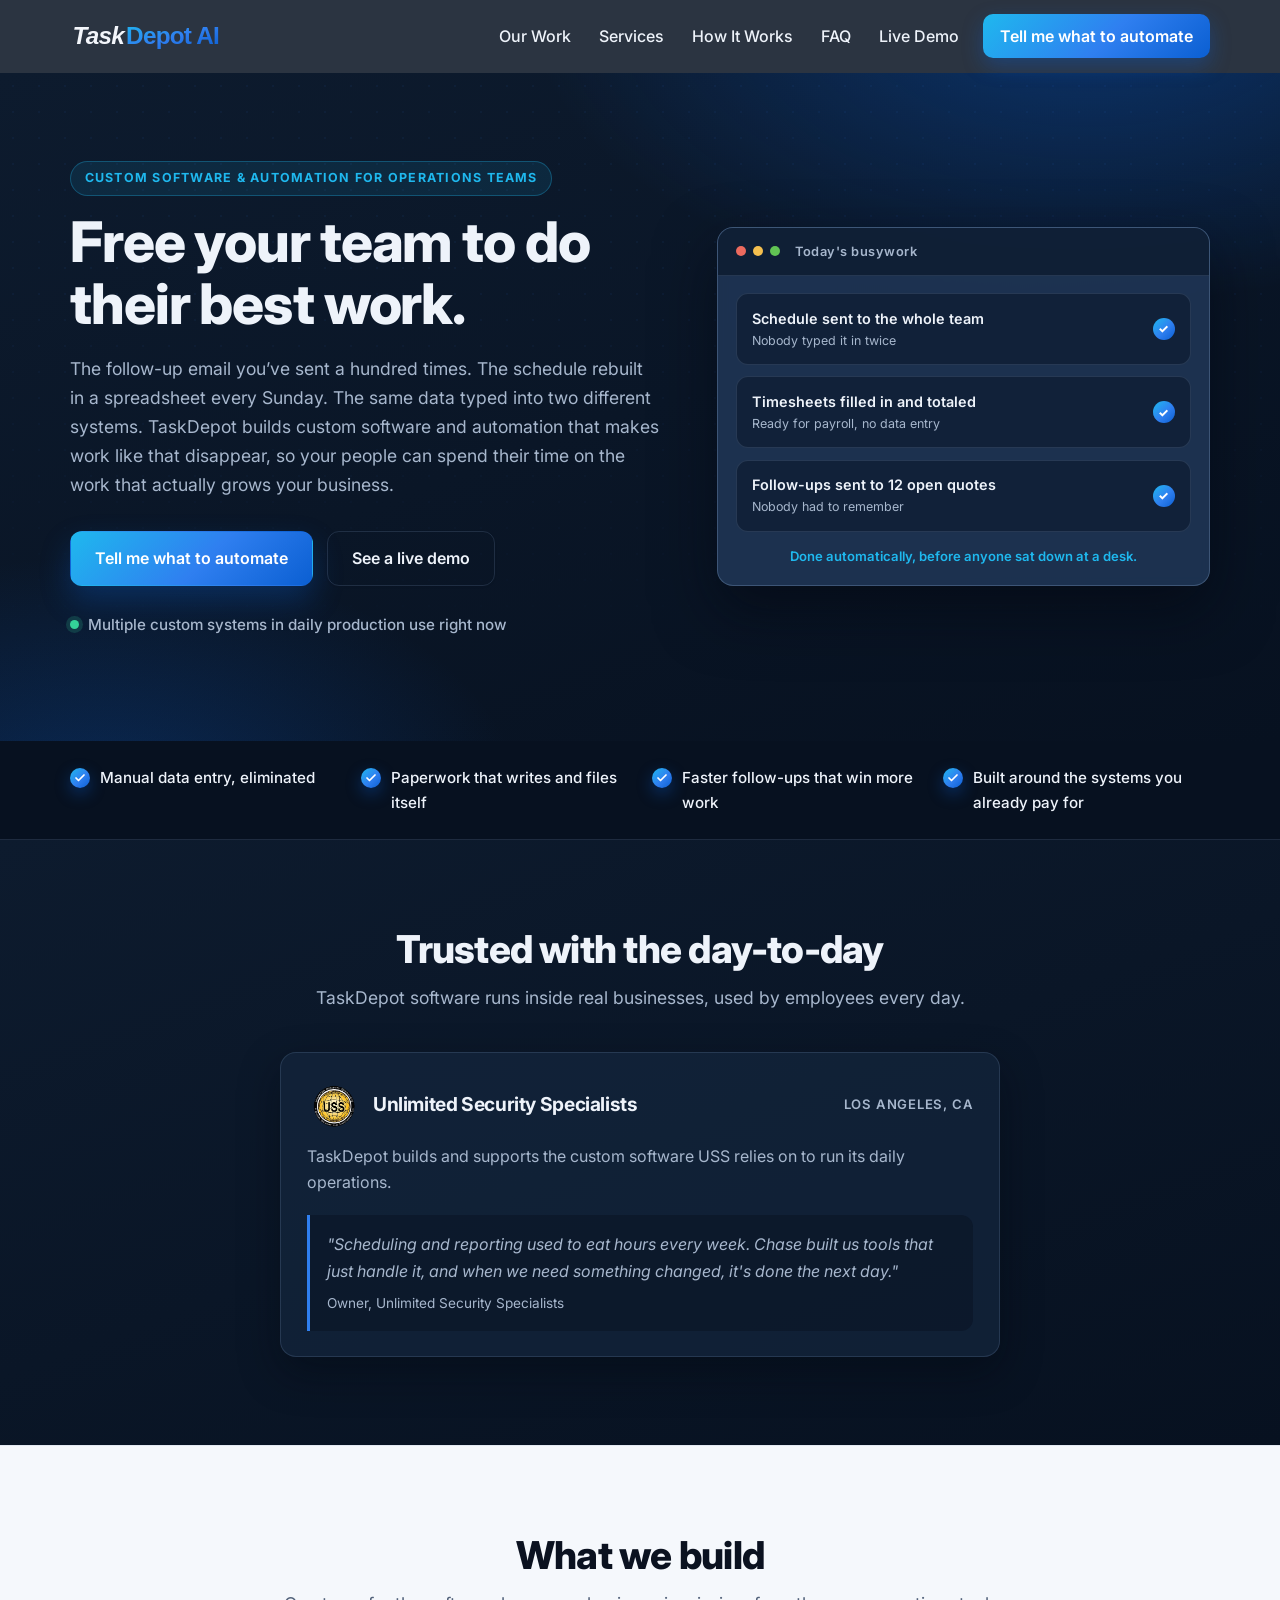
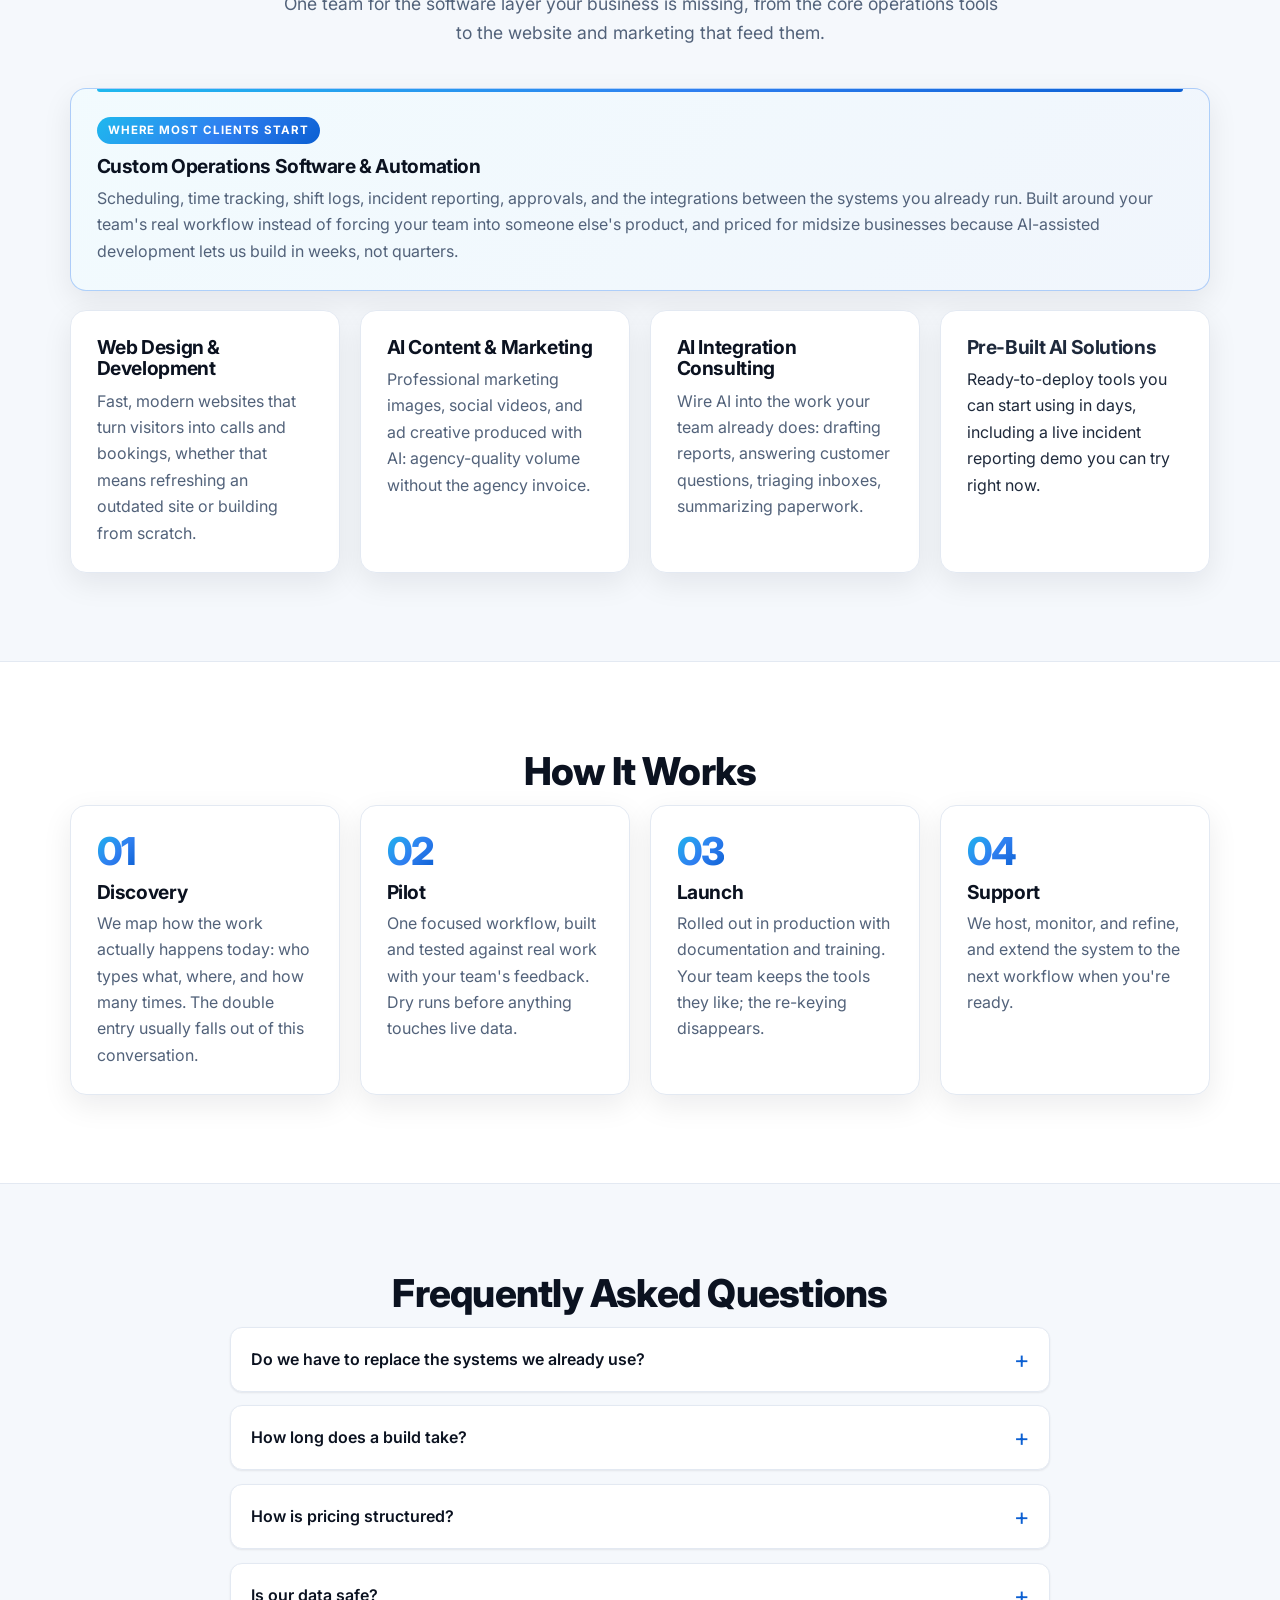
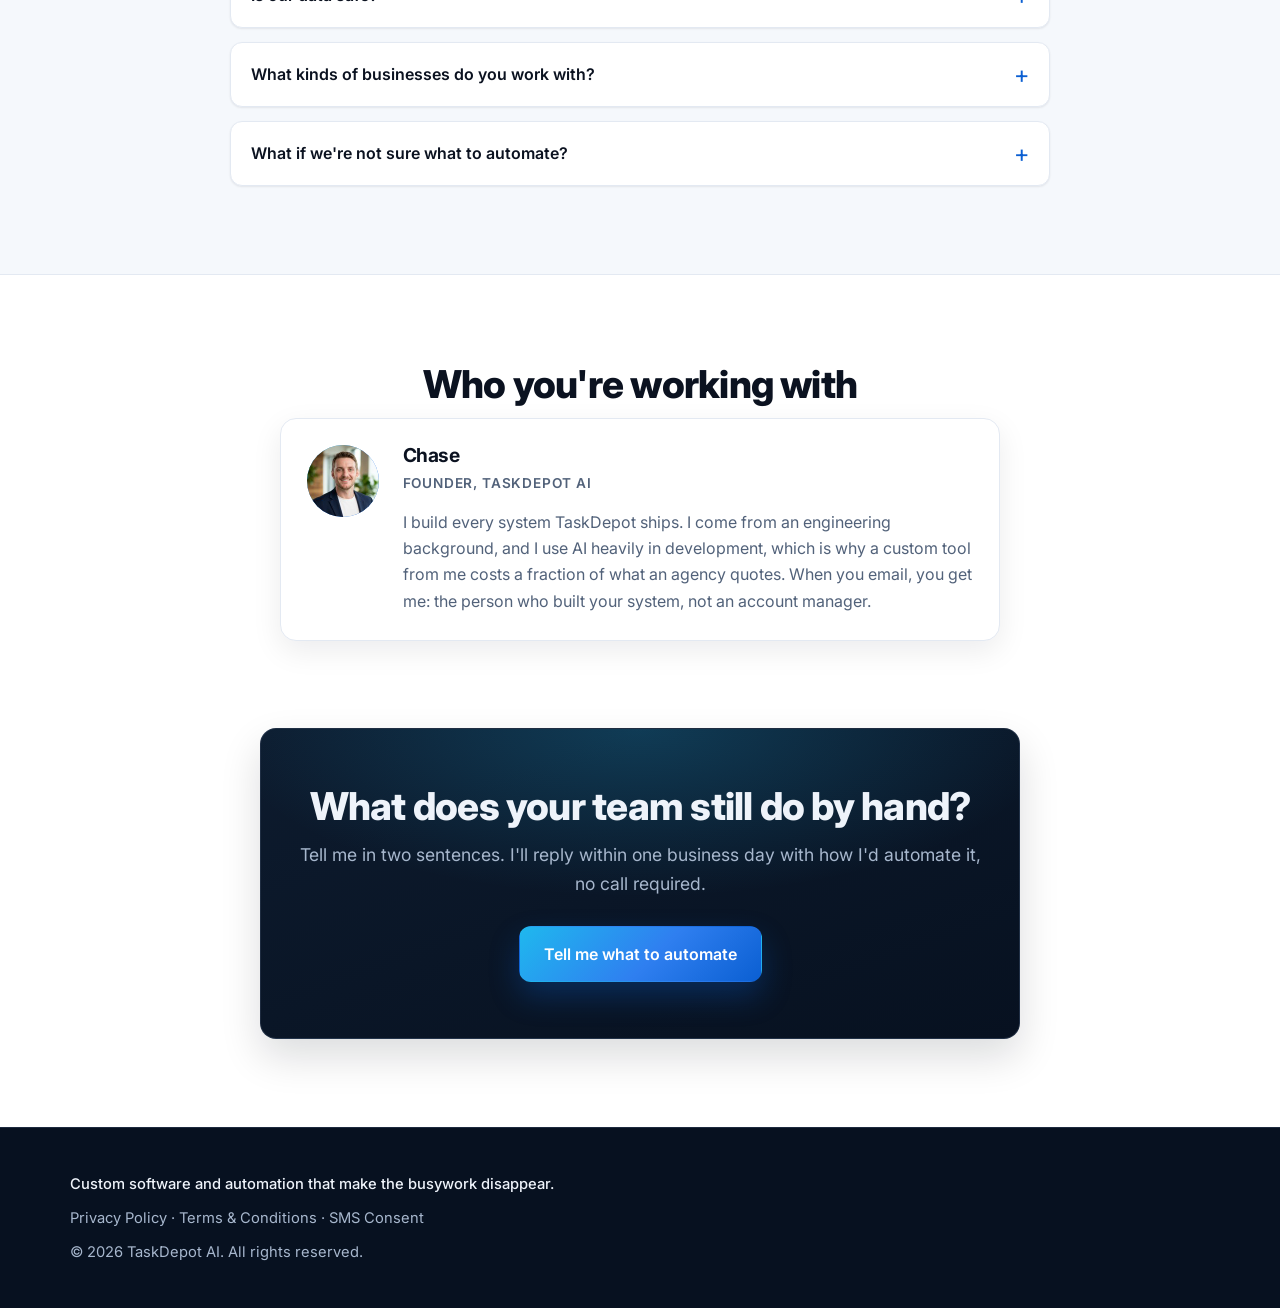
==== commit 5808d82a: "Add growth-focused bullet to benefits bar Replace the mechanism-focused 'AI working inside your dail" ====
--- a/index.html
+++ b/index.html
@@ -115,7 +115,7 @@
           <ul>
             <li>Manual data entry, eliminated</li>
             <li>Paperwork that writes and files itself</li>
-            <li>AI working inside your daily workflow</li>
+            <li>Faster follow-ups that win more work</li>
             <li>Built around the systems you already pay for</li>
           </ul>
         </div>
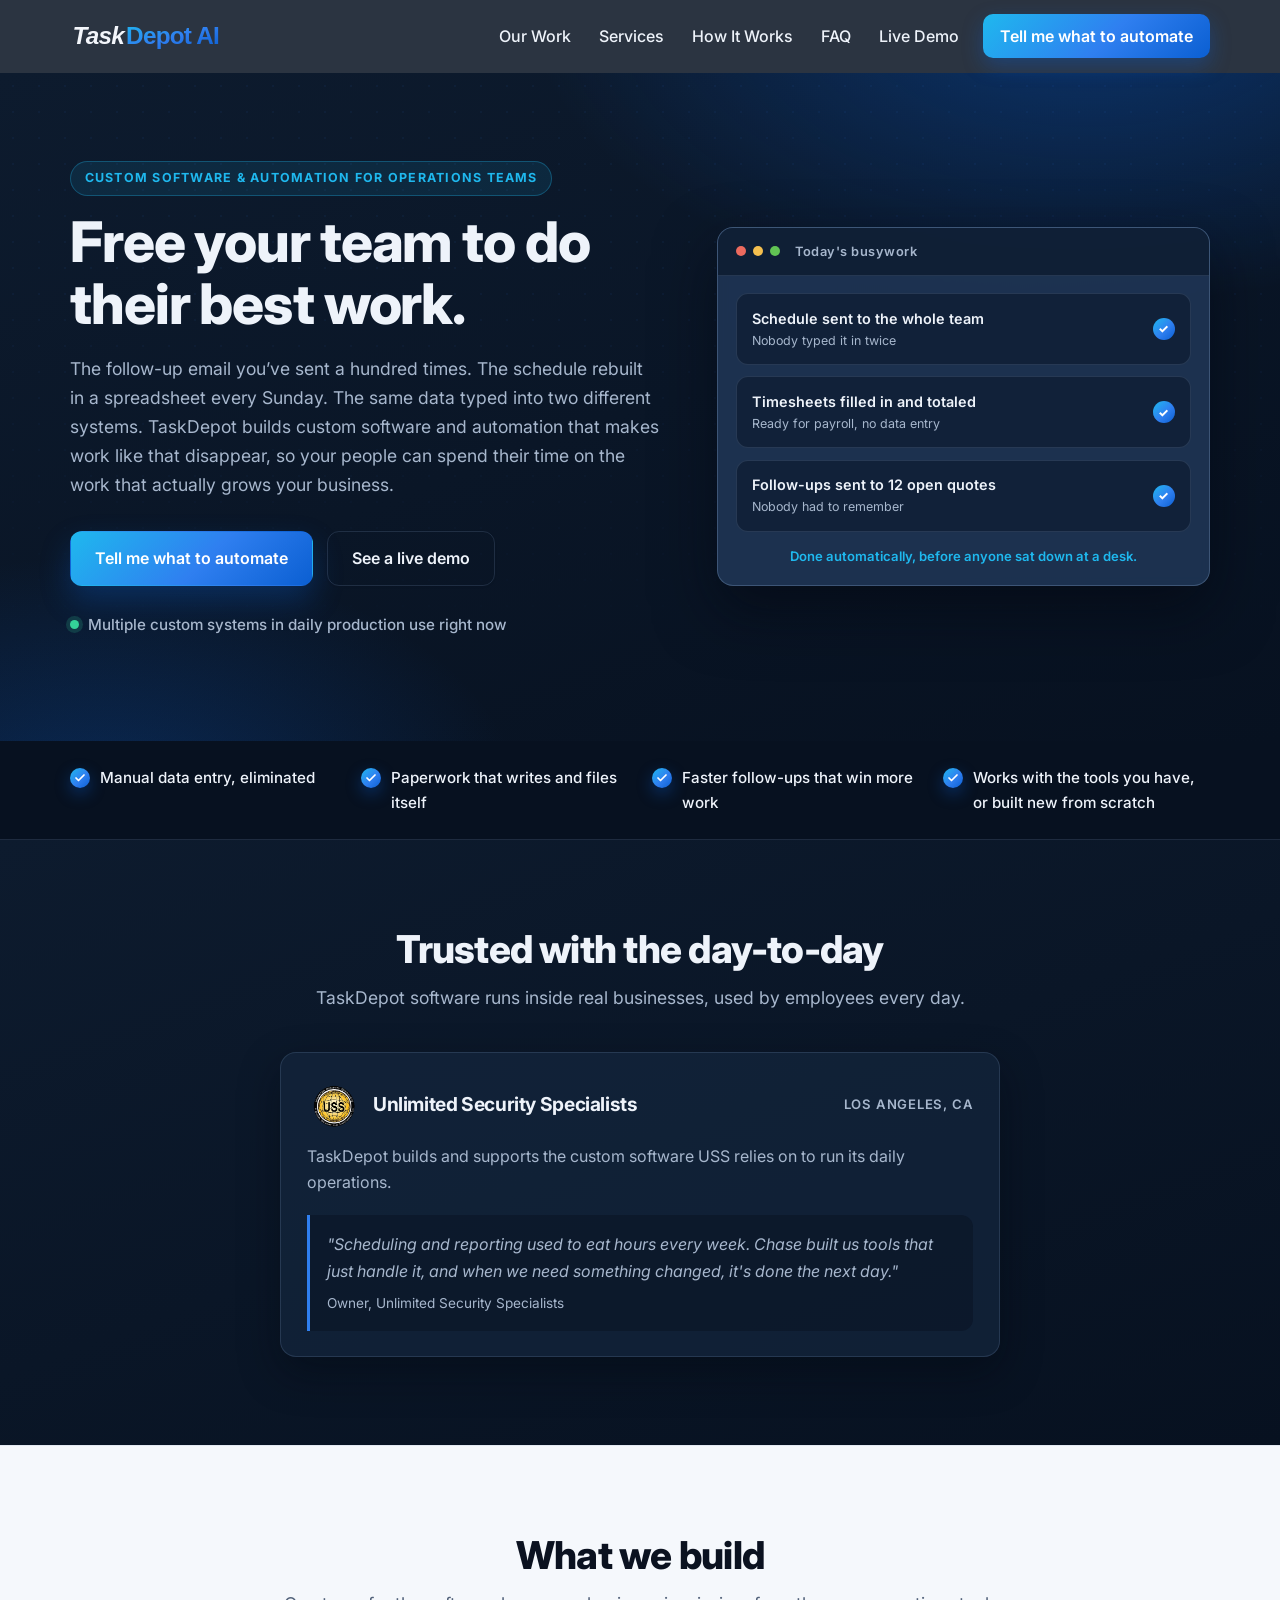
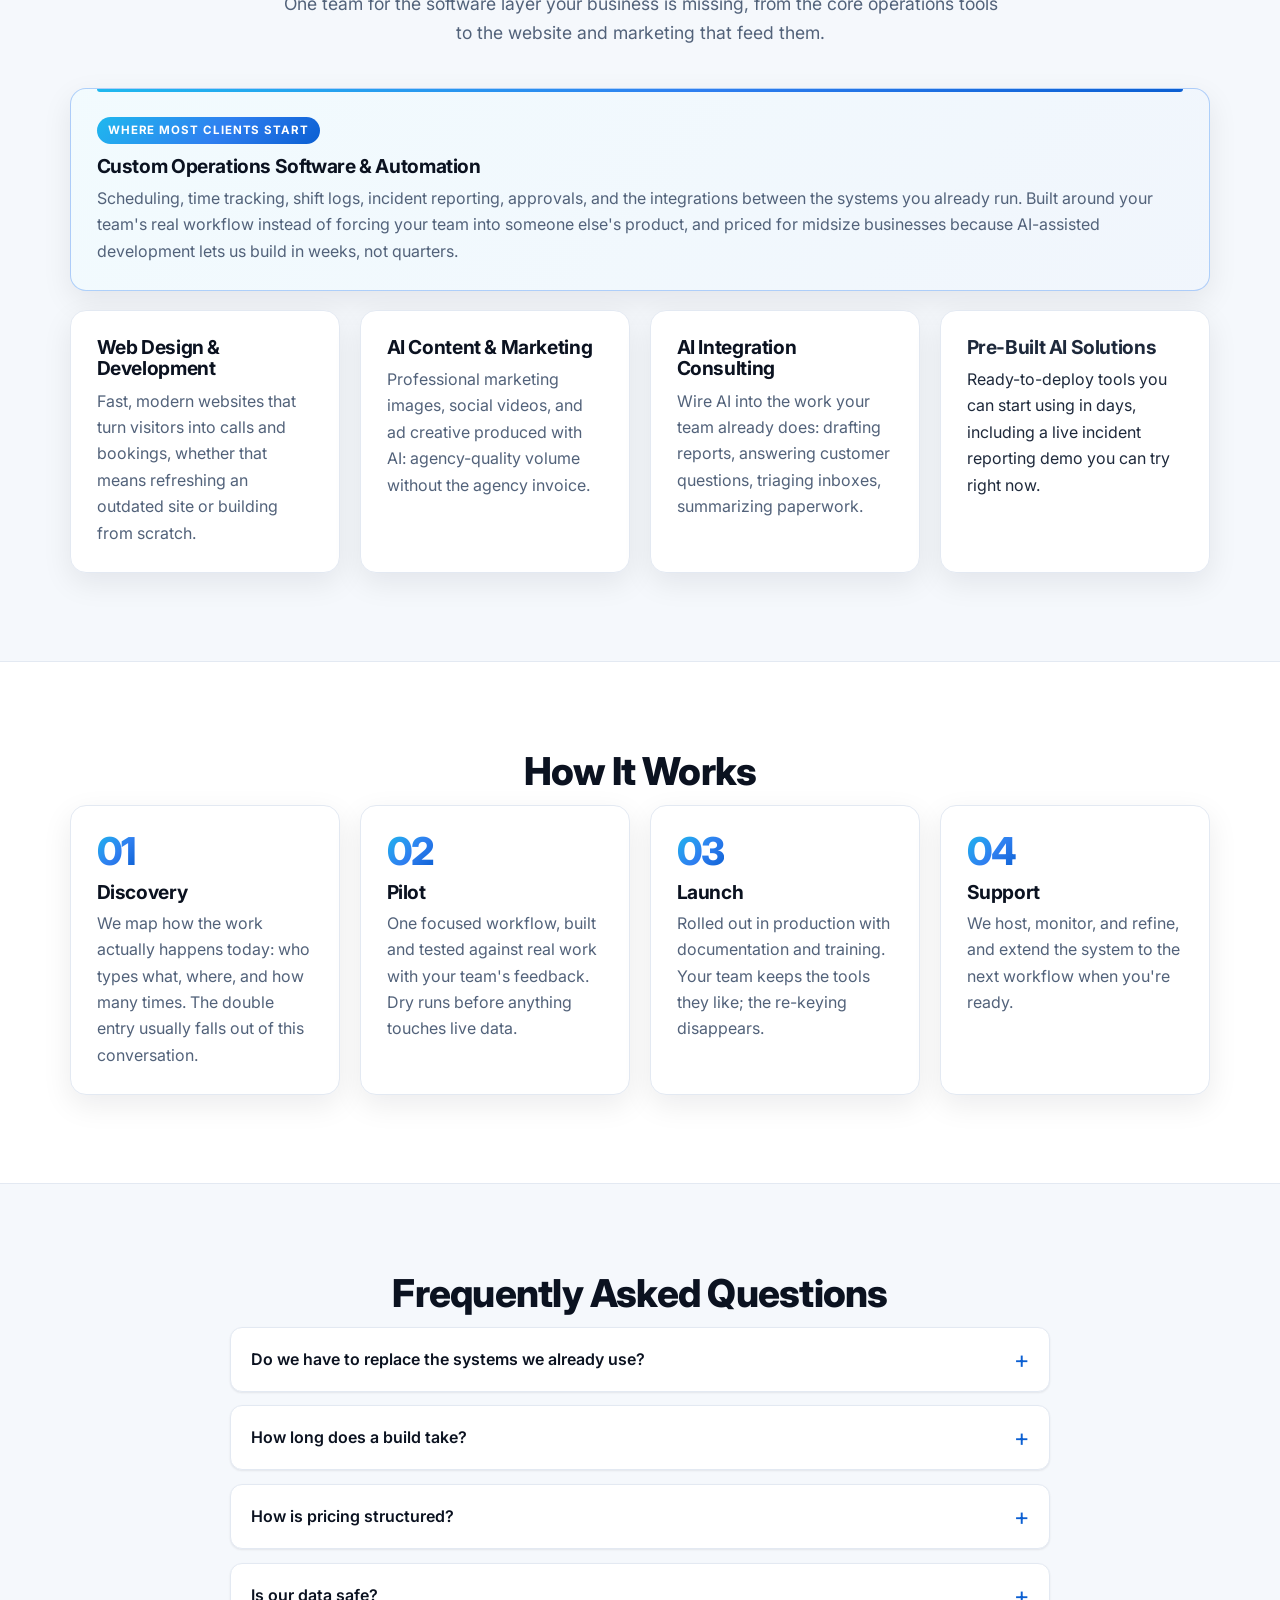
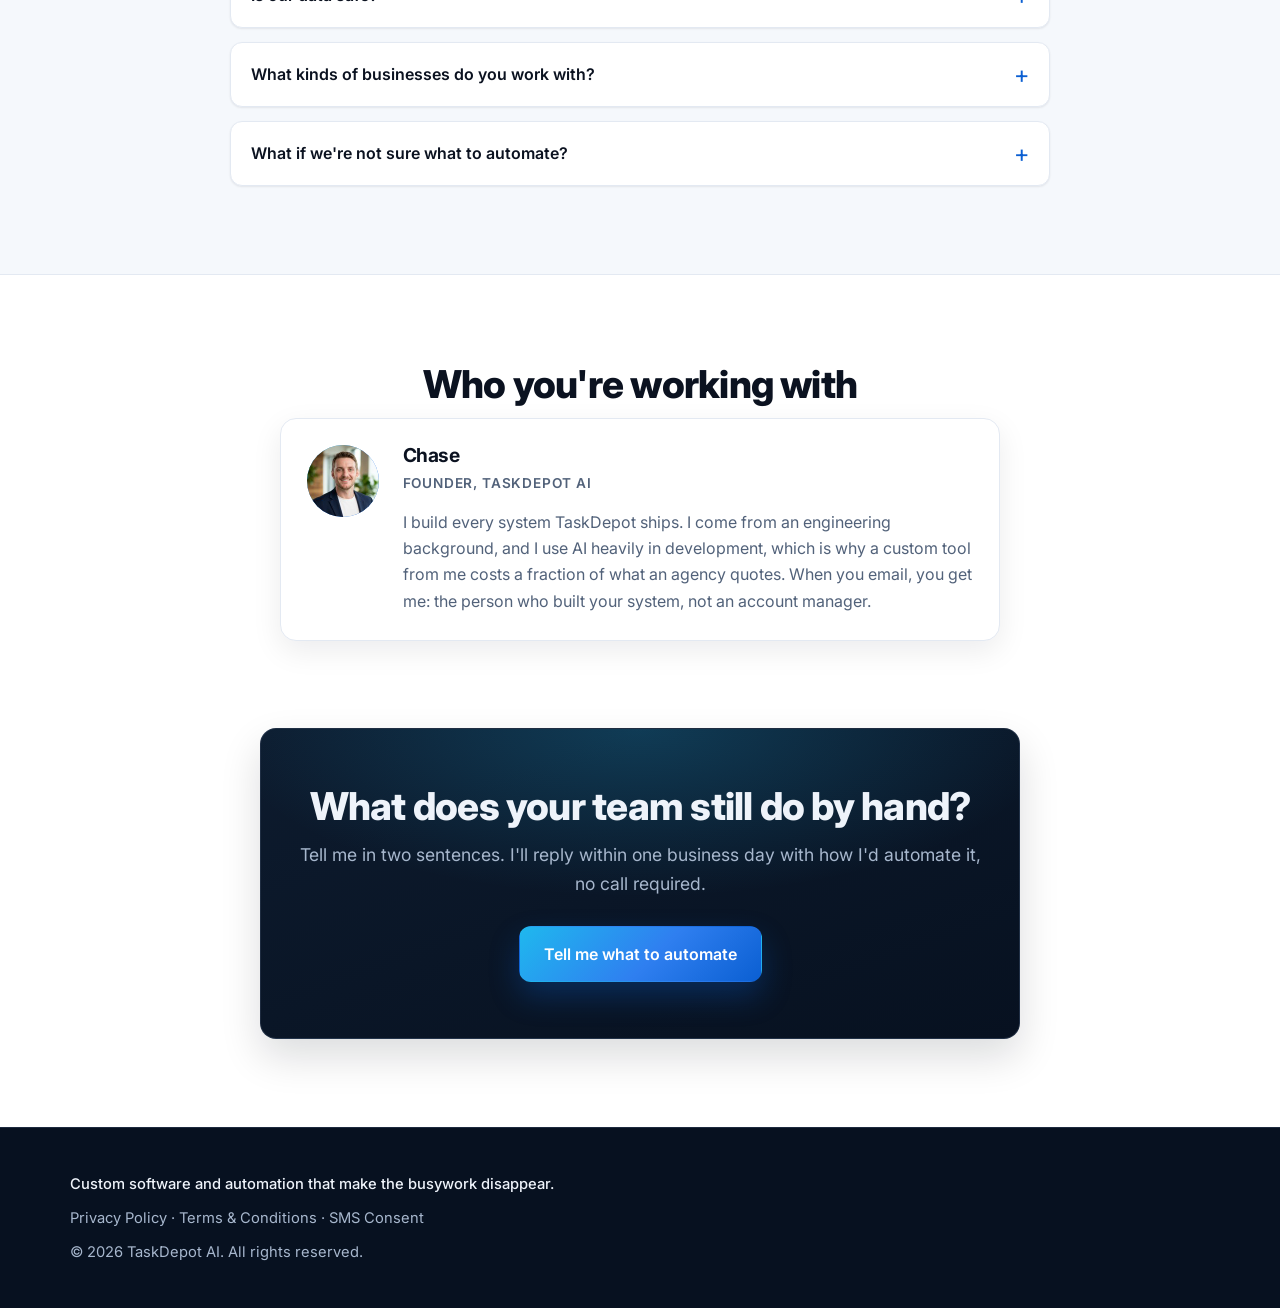
==== commit 99f0a838: "Broaden benefits bullet to cover new-build projects Replace 'Built around the systems you already pa" ====
--- a/index.html
+++ b/index.html
@@ -116,7 +116,7 @@
             <li>Manual data entry, eliminated</li>
             <li>Paperwork that writes and files itself</li>
             <li>Faster follow-ups that win more work</li>
-            <li>Built around the systems you already pay for</li>
+            <li>Works with the tools you have, or built new from scratch</li>
           </ul>
         </div>
       </section>
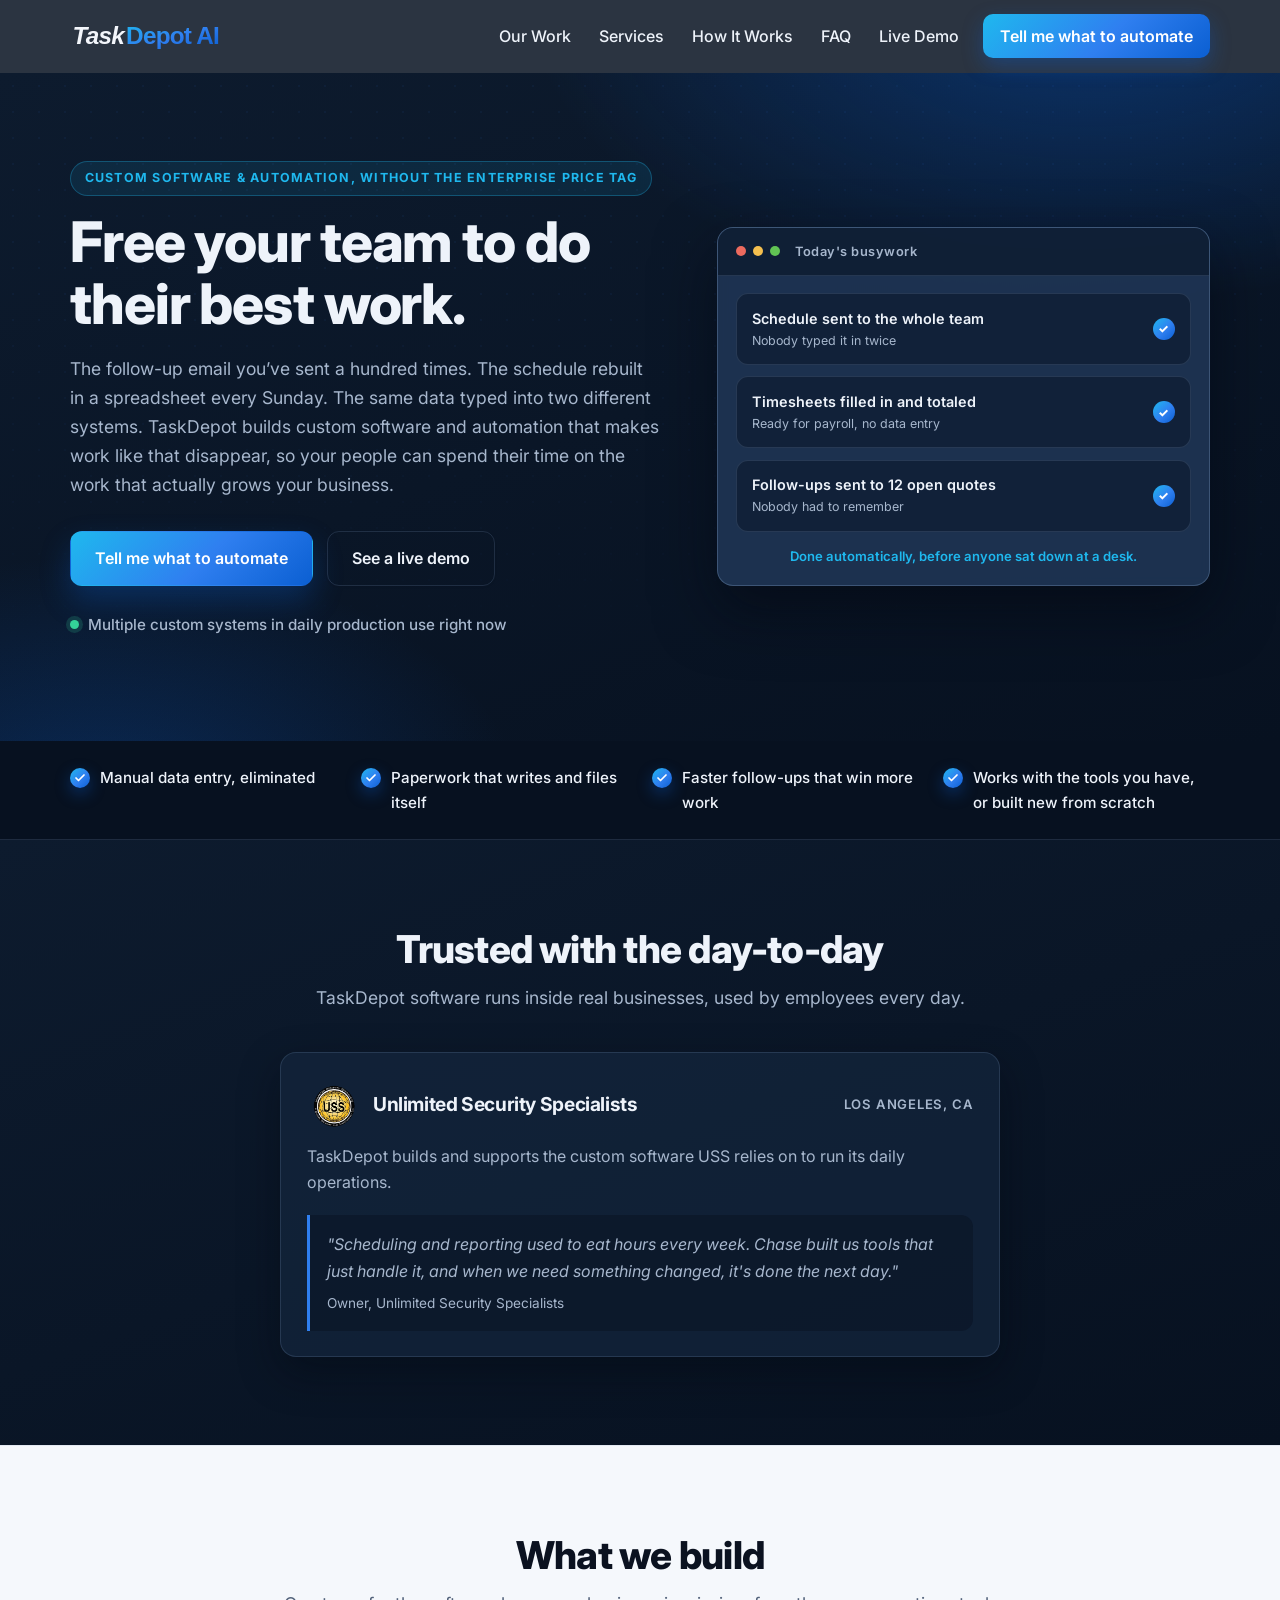
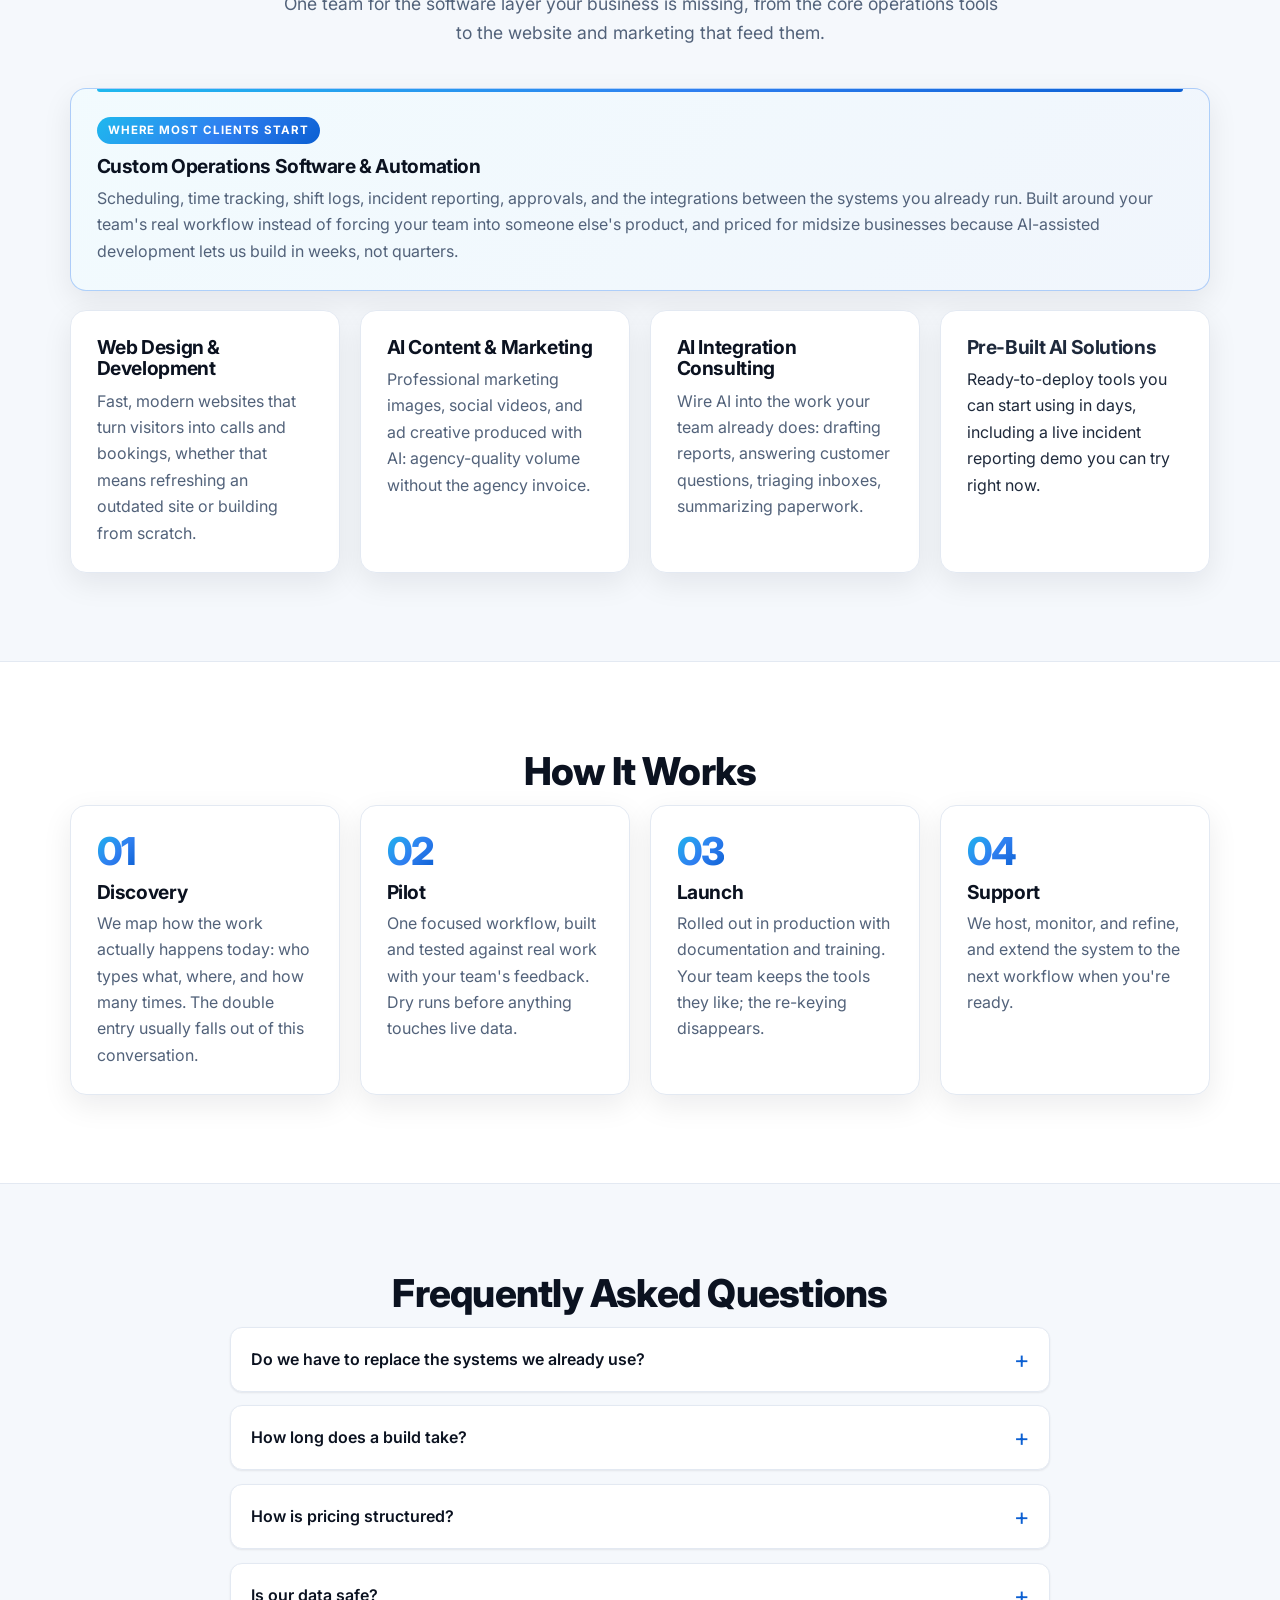
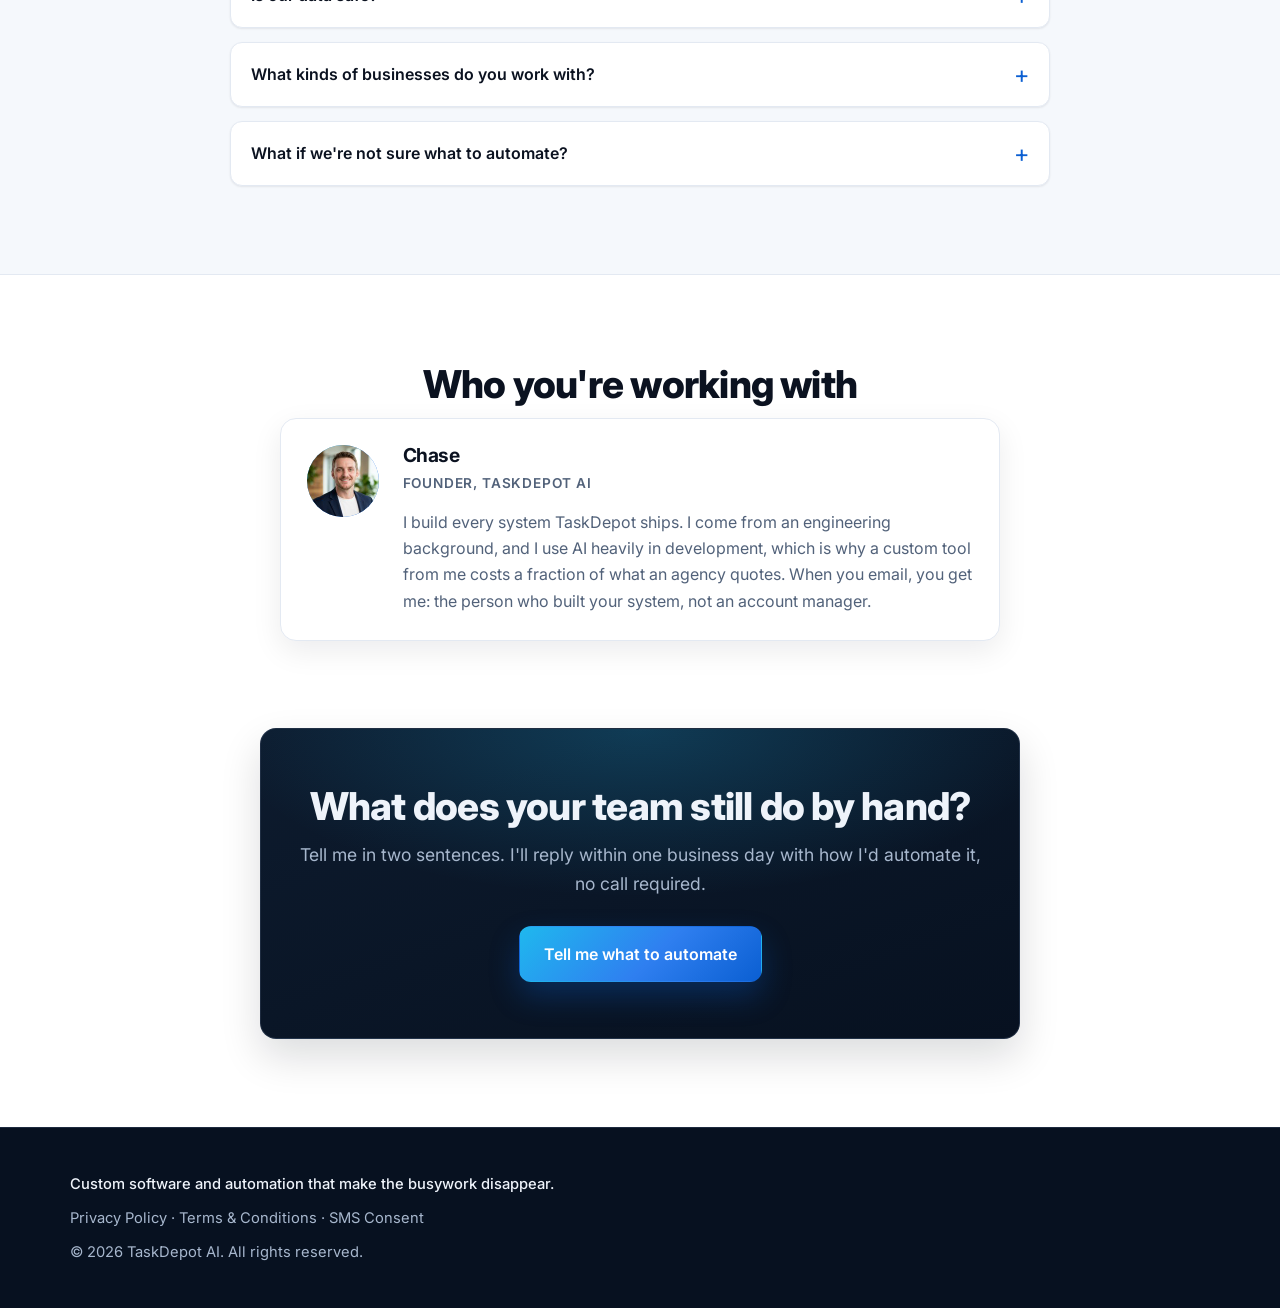
==== commit 208f89d1: "Replace operations-teams eyebrow with price-positioning line 'Custom Software & Automation, Without " ====
--- a/index.html
+++ b/index.html
@@ -60,7 +60,7 @@
         <div class="hero-texture" aria-hidden="true"></div>
         <div class="container hero-grid">
           <div>
-            <p class="eyebrow">Custom Software &amp; Automation for Operations Teams</p>
+            <p class="eyebrow">Custom Software &amp; Automation, Without the Enterprise Price Tag</p>
             <h1>Free your team to do their best work.</h1>
             <p class="lead">
               The follow-up email you&rsquo;ve sent a hundred times. The schedule rebuilt in a
